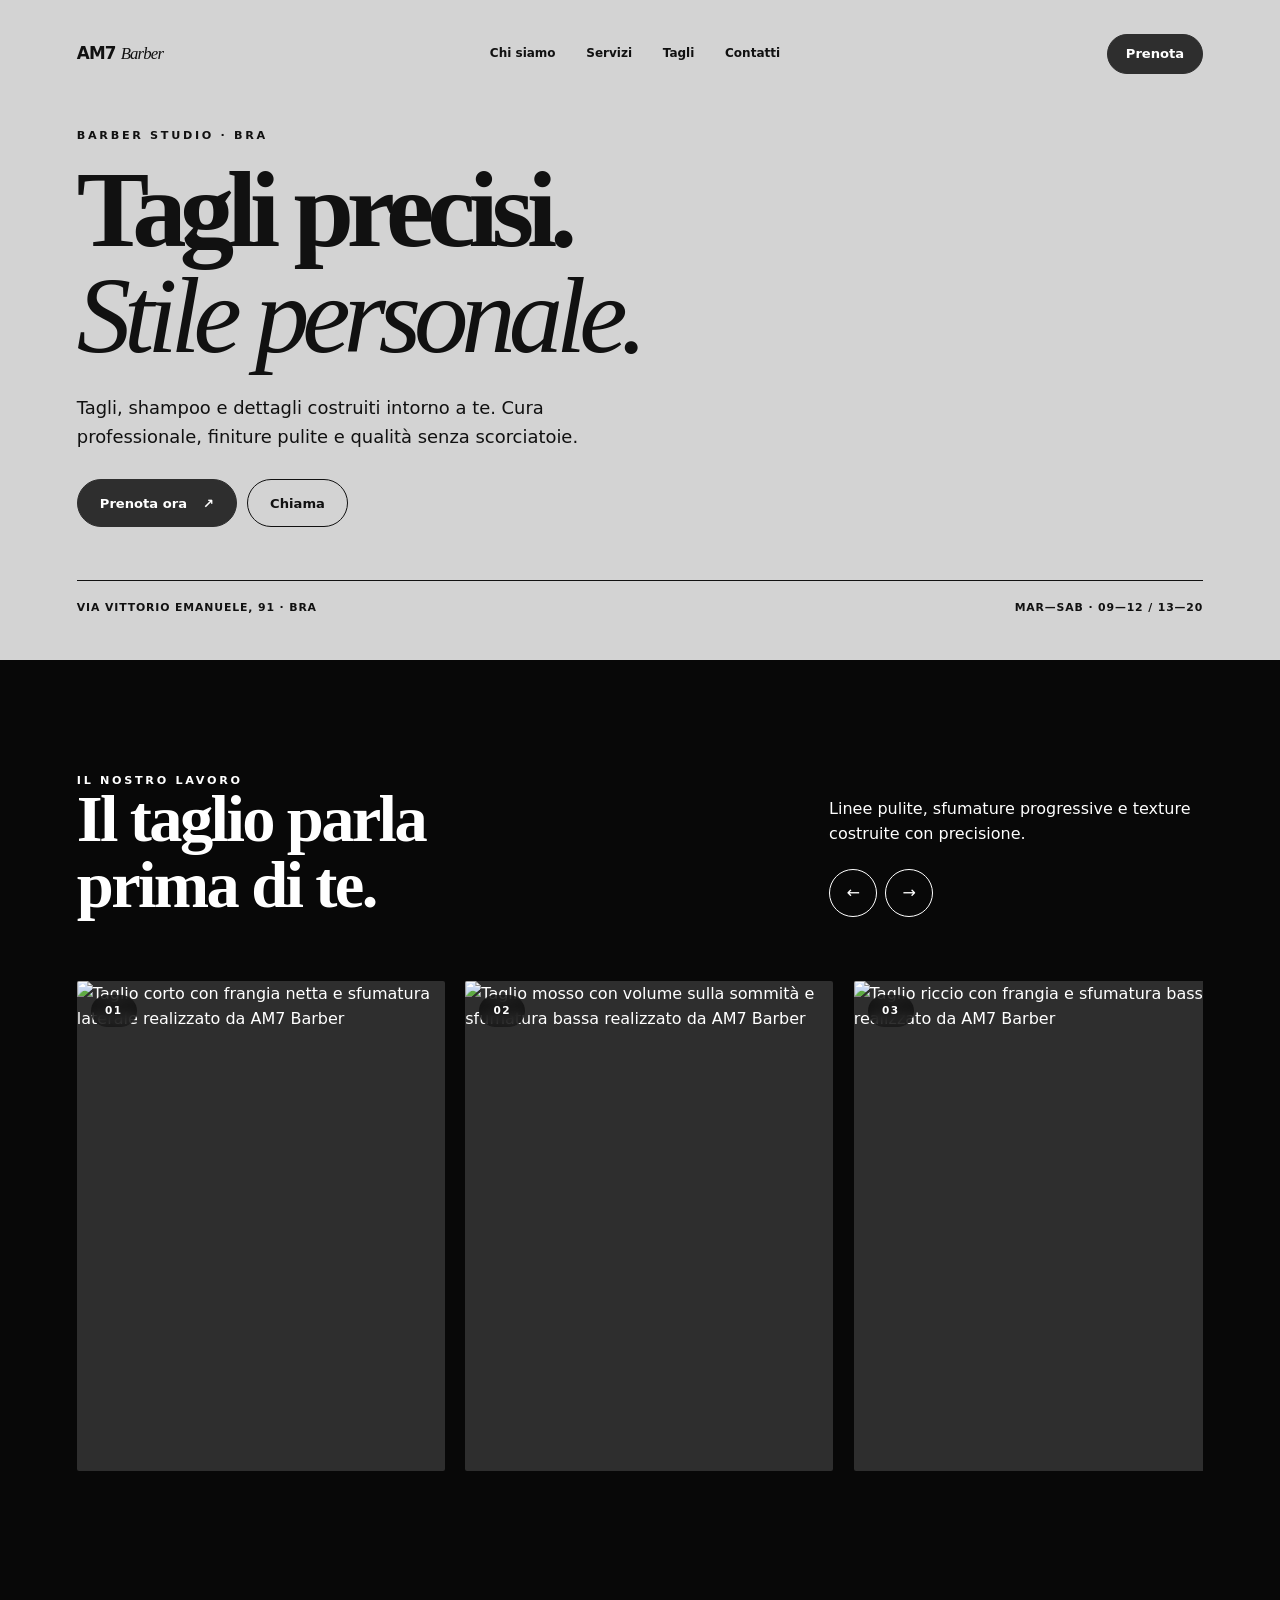
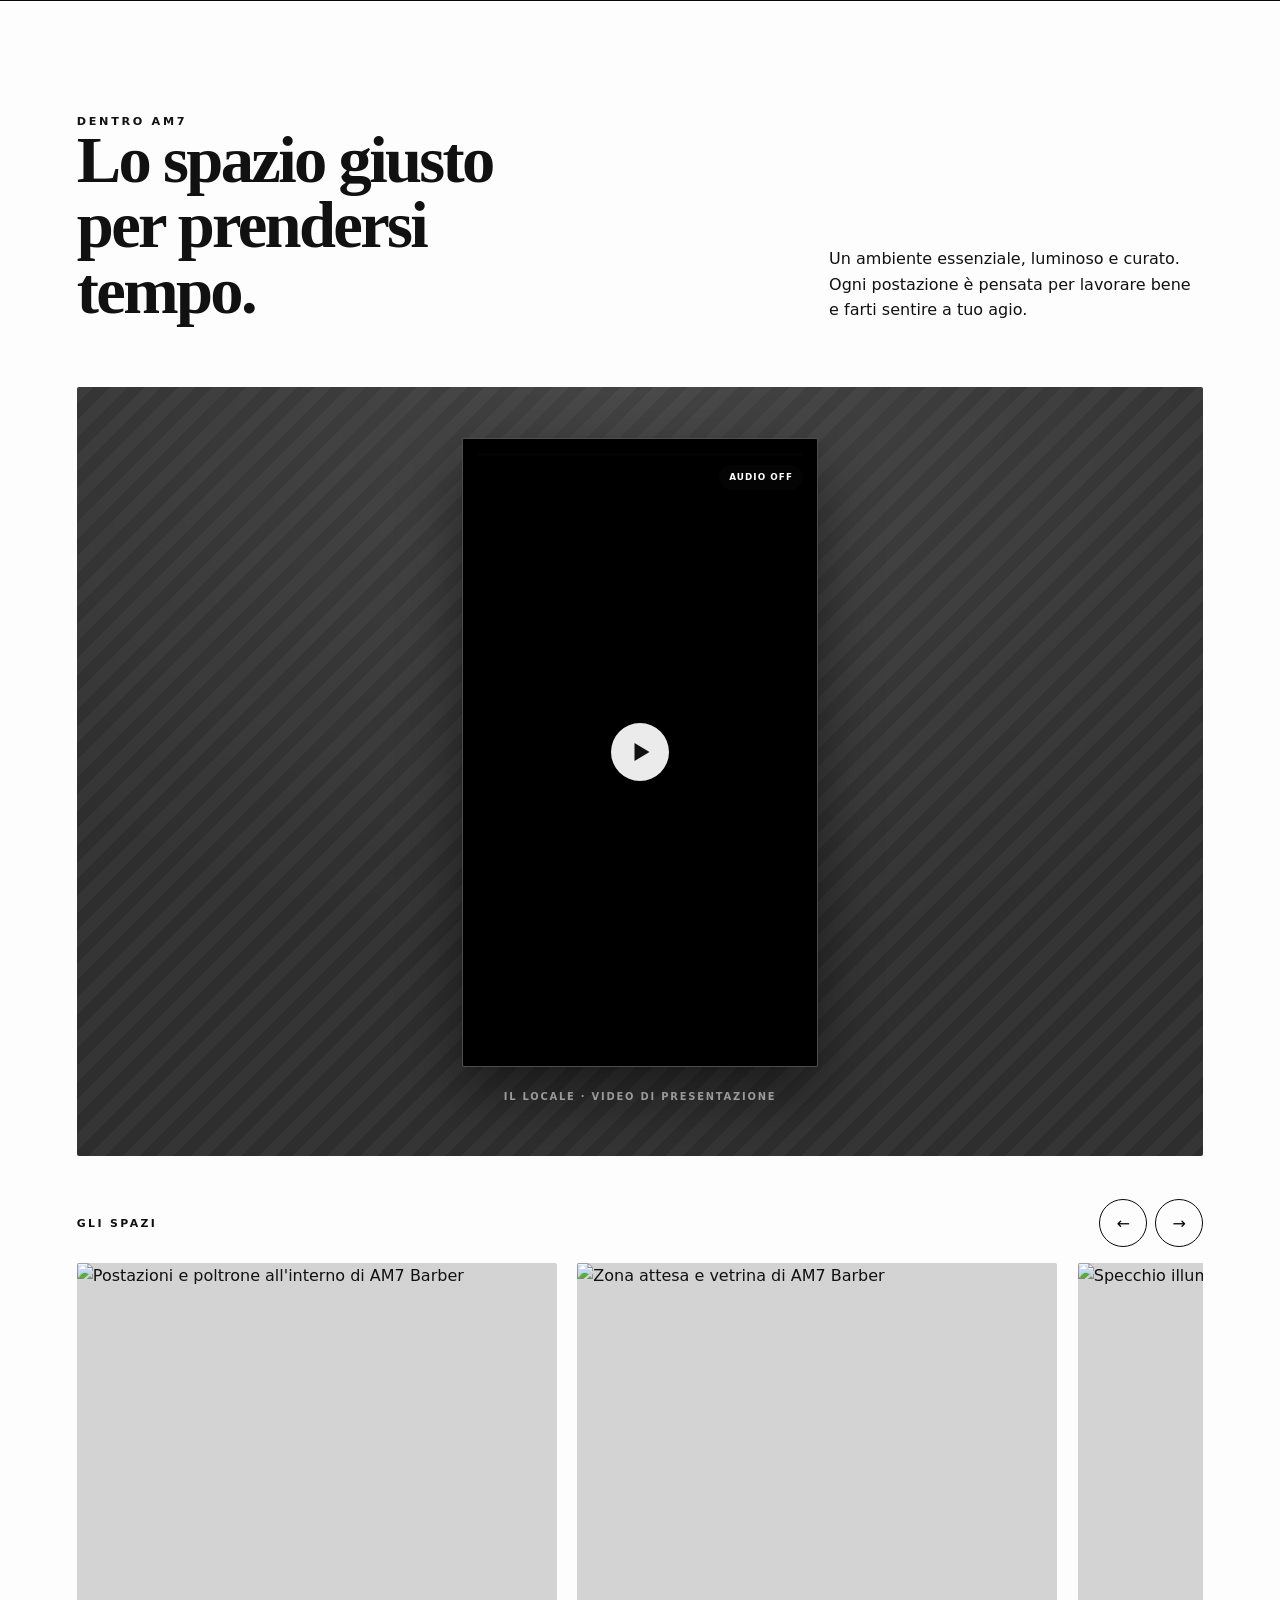
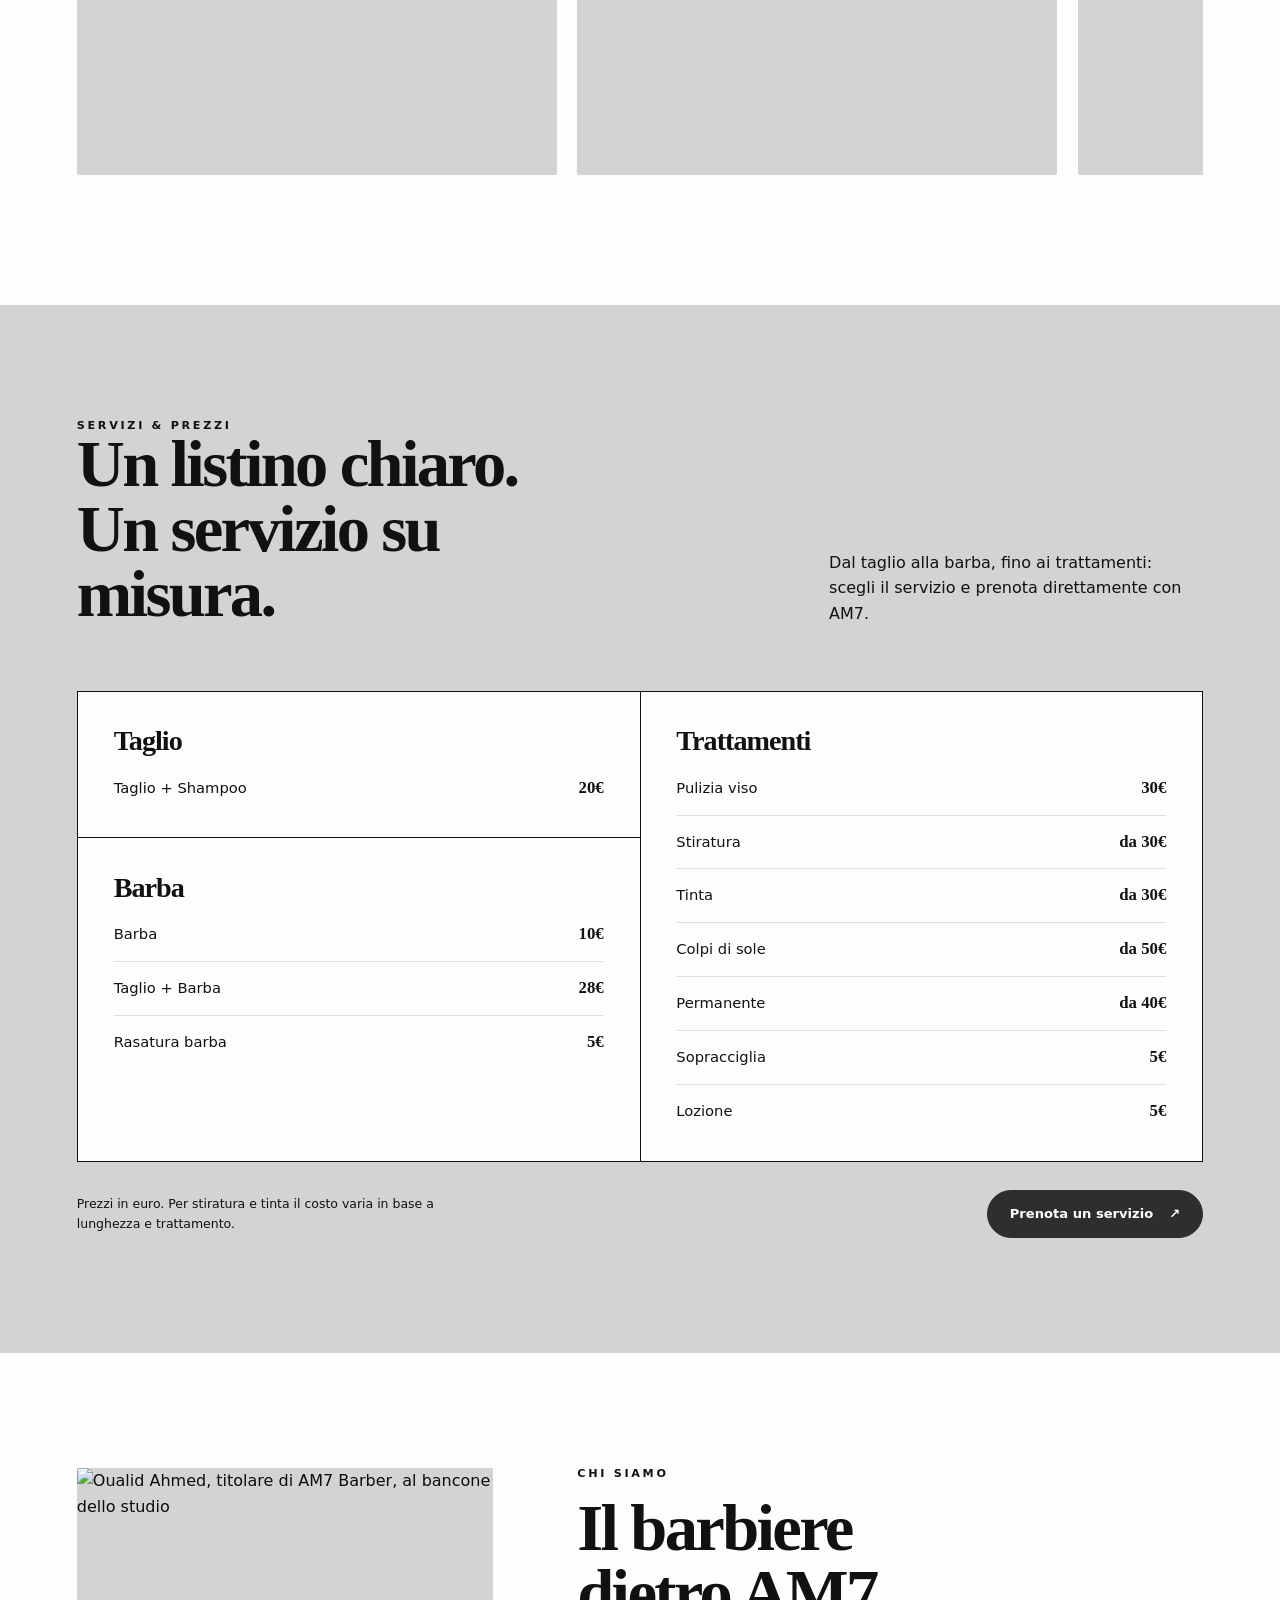
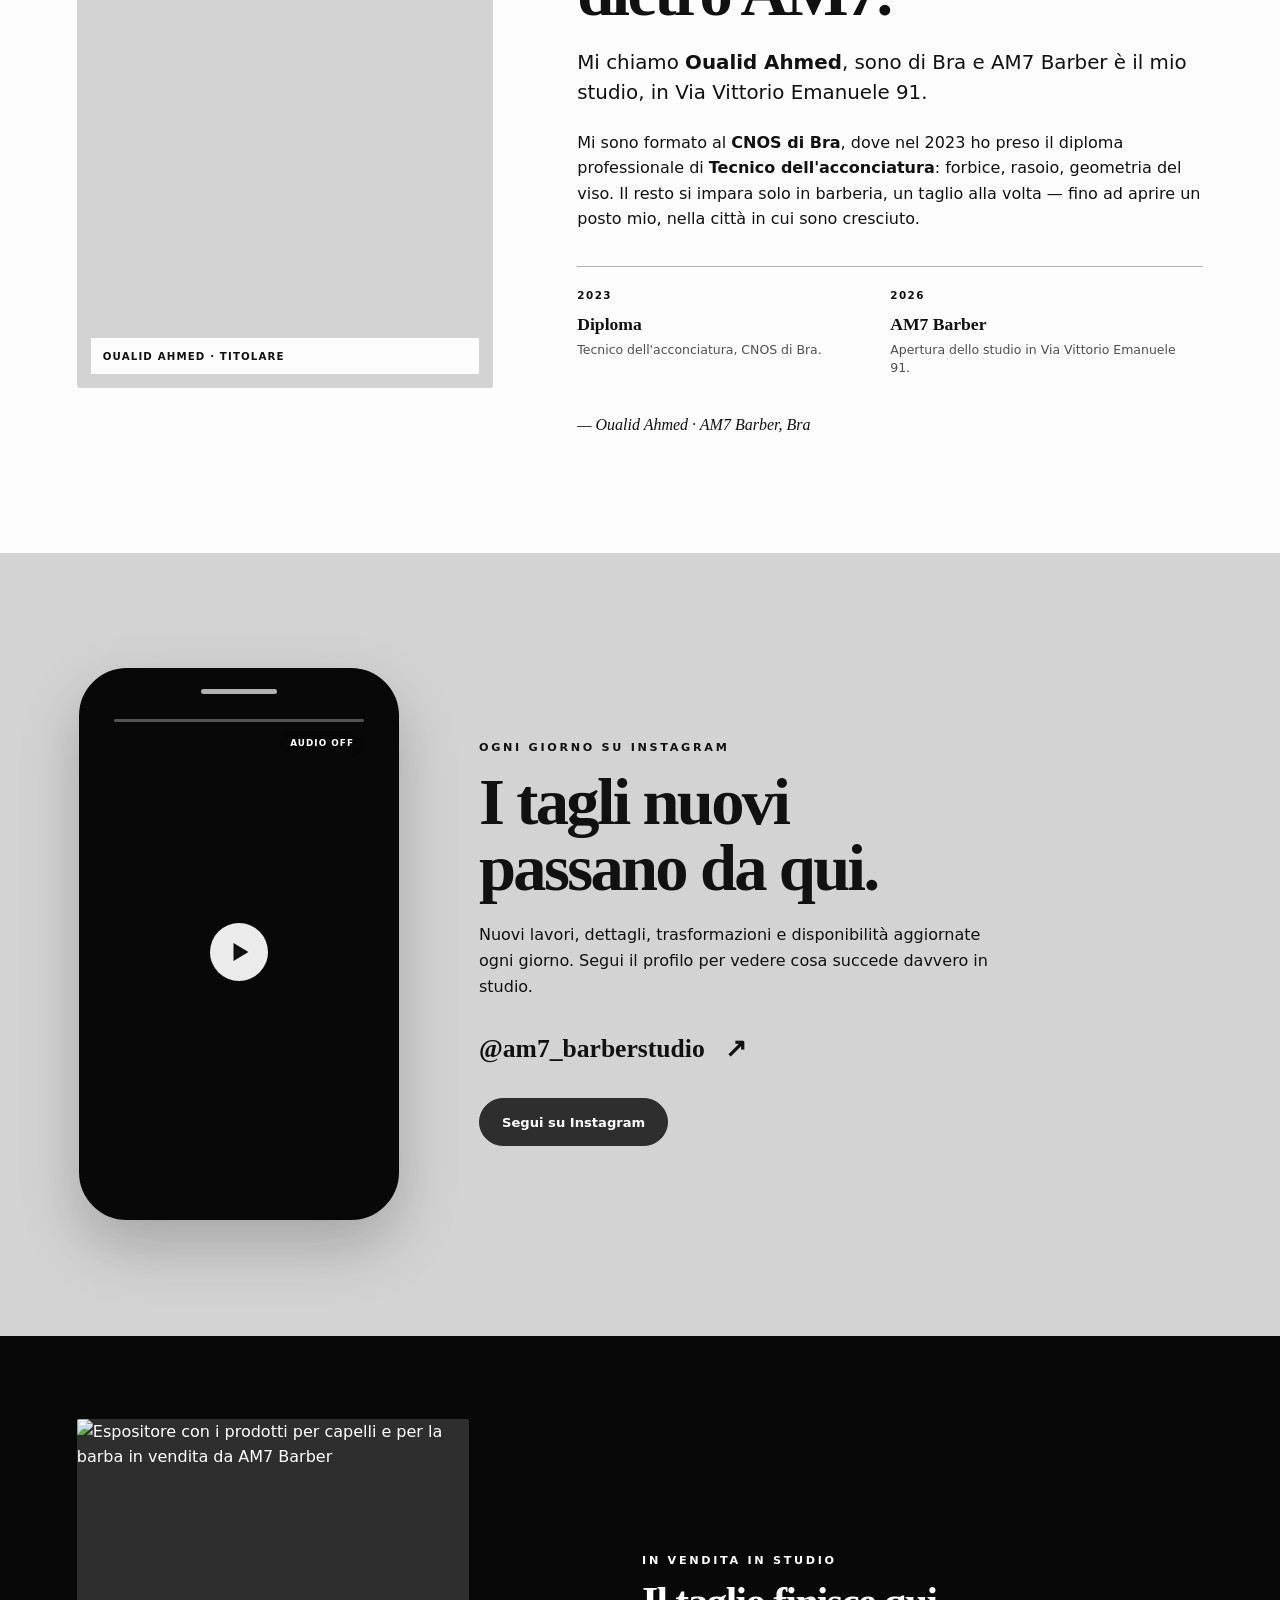
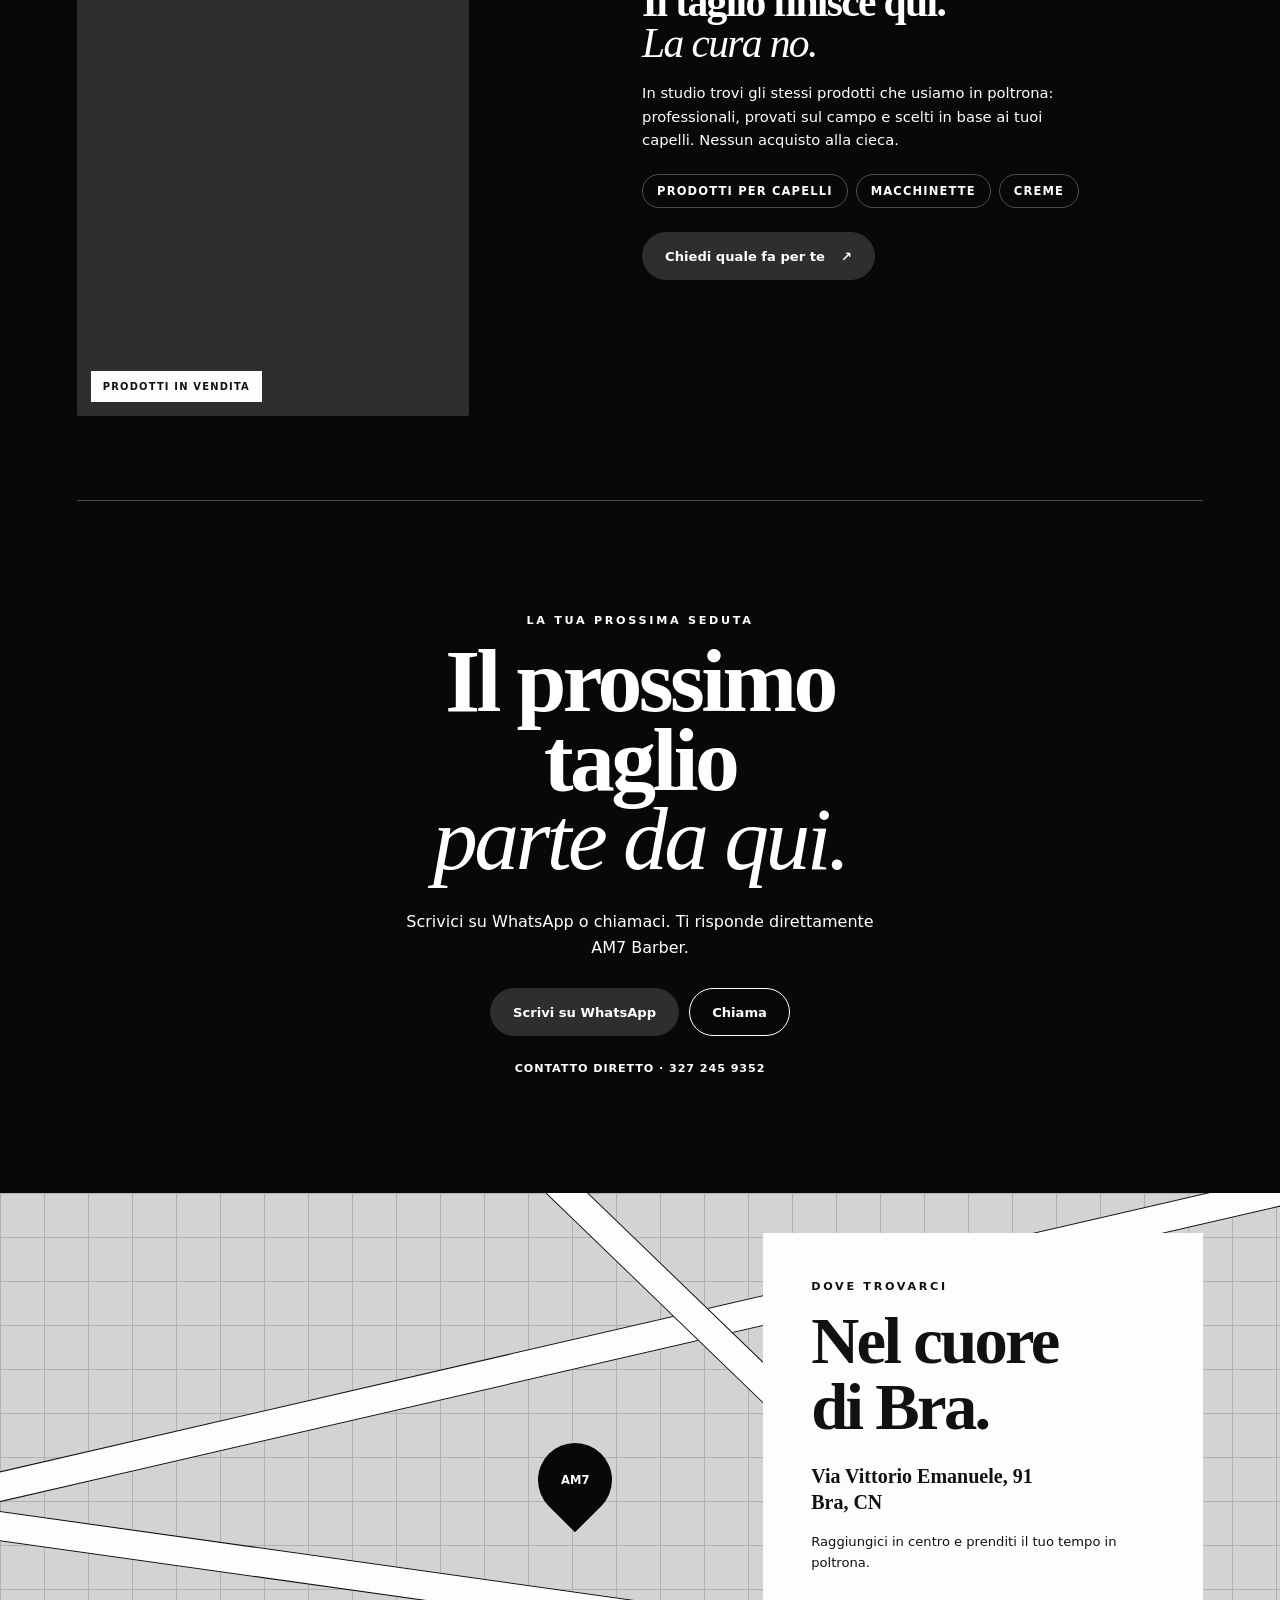
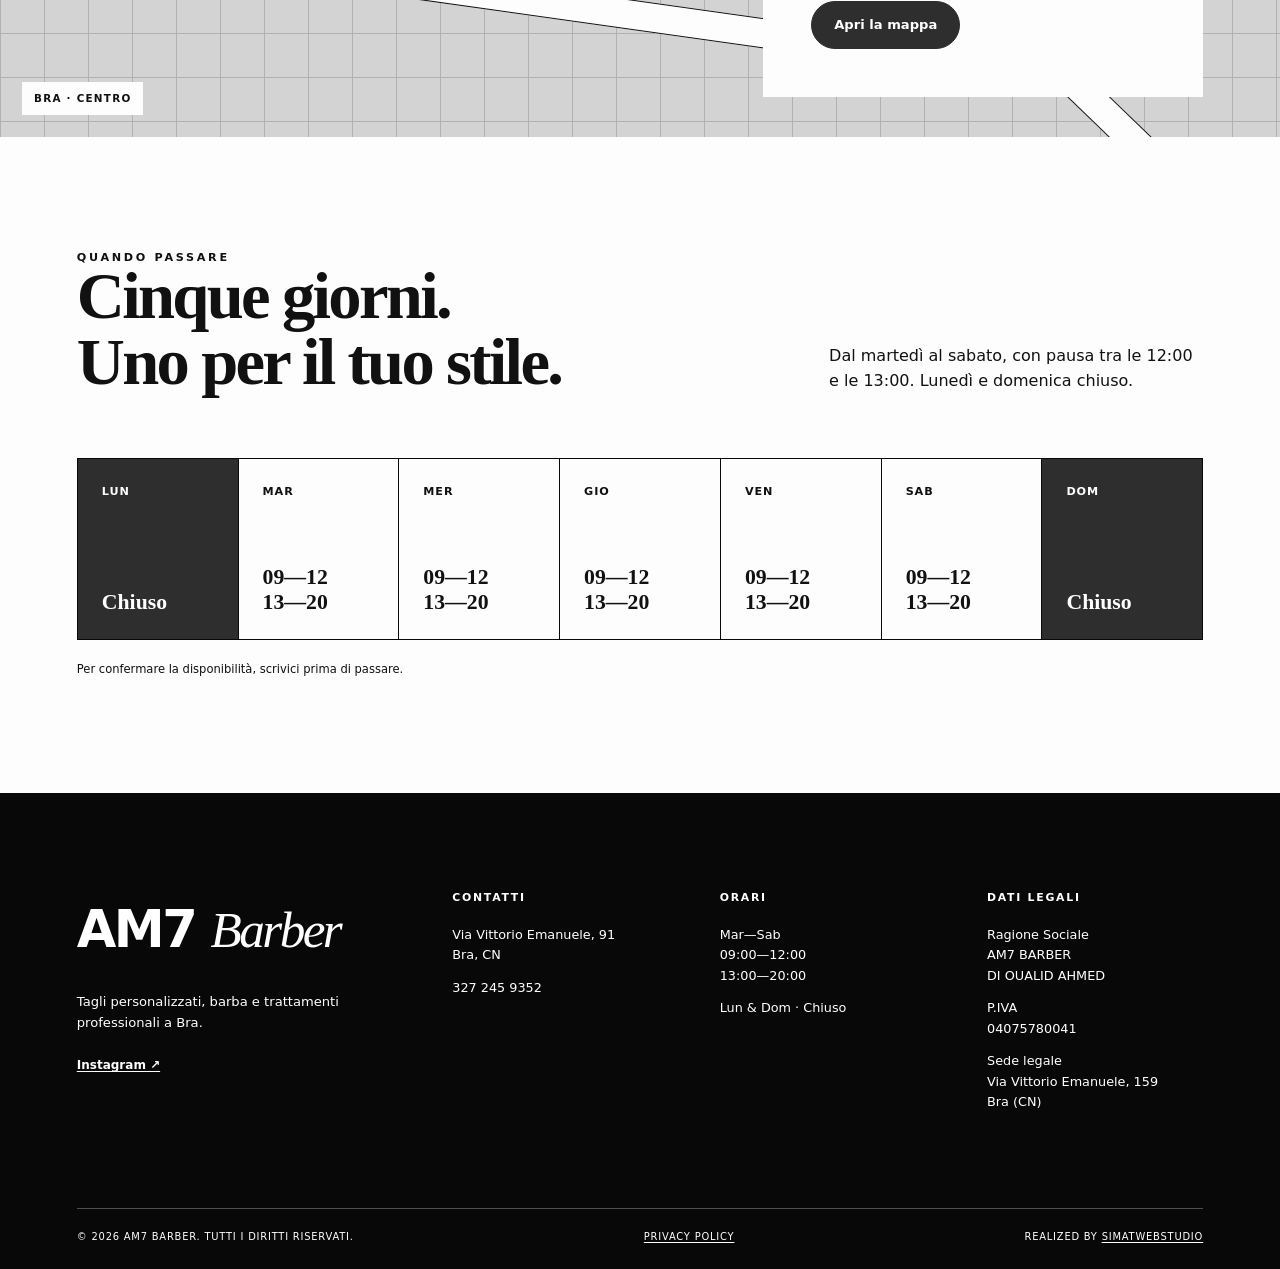
==== index.html @ 83ada904 "Modifiche" ====
<!DOCTYPE html>
<html lang="it">
<head>
  <meta charset="UTF-8">
  <meta name="viewport" content="width=device-width, initial-scale=1.0">
  <meta name="description" content="AM7 Barber a Bra: tagli personalizzati, barba, shampoo e trattamenti professionali in Via Vittorio Emanuele 91.">
  <meta name="theme-color" content="#080808">
  <title>AM7 Barber · Barberia a Bra</title>

  <!-- Indicizzazione e URL canonico -->
  <meta name="robots" content="index, follow, max-image-preview:large">
  <link rel="canonical" href="https://am7barberstudio.it/">

  <!-- Open Graph -->
  <meta property="og:type" content="website">
  <meta property="og:locale" content="it_IT">
  <meta property="og:site_name" content="AM7 Barber">
  <meta property="og:title" content="AM7 Barber · Barberia a Bra">
  <meta property="og:description" content="Tagli, barba, shampoo e trattamenti professionali a Bra, in Via Vittorio Emanuele 91. Prenota su WhatsApp o al 327 245 9352.">
  <meta property="og:url" content="https://am7barberstudio.it/">
  <meta property="og:image" content="https://am7barberstudio.it/assets/social-cover.jpg">
  <meta property="og:image:width" content="1200">
  <meta property="og:image:height" content="630">
  <meta property="og:image:alt" content="Marchio AM7 Barber">

  <!-- Twitter card -->
  <meta name="twitter:card" content="summary_large_image">
  <meta name="twitter:title" content="AM7 Barber · Barberia a Bra">
  <meta name="twitter:description" content="Tagli, barba, shampoo e trattamenti professionali a Bra, in Via Vittorio Emanuele 91. Prenota su WhatsApp o al 327 245 9352.">
  <meta name="twitter:image" content="https://am7barberstudio.it/assets/social-cover.jpg">
  <meta name="twitter:image:alt" content="Marchio AM7 Barber">

  <!-- Icone e manifest -->
  <link rel="icon" href="favicon.ico" sizes="any">
  <link rel="icon" type="image/png" href="assets/icons/favicon-48.png" sizes="48x48">
  <link rel="icon" type="image/png" href="assets/icons/favicon-32.png" sizes="32x32">
  <link rel="icon" type="image/png" href="assets/icons/favicon-16.png" sizes="16x16">
  <link rel="apple-touch-icon" href="assets/icons/apple-touch-icon.png" sizes="180x180">
  <link rel="manifest" href="manifest.json">

  <link rel="preload" href="assets/fonts/inter-latin.woff2" as="font" type="font/woff2" crossorigin>
  <link rel="preload" href="assets/fonts/fraunces-latin.woff2" as="font" type="font/woff2" crossorigin>
  <link rel="stylesheet" href="styles.css">
  <script src="script.js" defer></script>

  <script type="application/ld+json">
  {
    "@context": "https://schema.org",
    "@graph": [
      {
        "@type": "WebSite",
        "@id": "https://am7barberstudio.it/#website",
        "url": "https://am7barberstudio.it/",
        "name": "AM7 Barber",
        "inLanguage": "it-IT",
        "publisher": { "@id": "https://am7barberstudio.it/#business" }
      },
      {
        "@type": "HairSalon",
        "@id": "https://am7barberstudio.it/#business",
        "name": "AM7 Barber",
        "legalName": "AM7 BARBER DI OUALID AHMED",
        "vatID": "04075780041",
        "url": "https://am7barberstudio.it/",
        "description": "Barberia a Bra: tagli personalizzati, barba, shampoo e trattamenti professionali in Via Vittorio Emanuele 91.",
        "image": "https://am7barberstudio.it/assets/12-gallery-1787773040120-gallery1.jpg",
        "logo": "https://am7barberstudio.it/assets/icons/icon-512.png",
        "telephone": "+39 327 245 9352",
        "founder": { "@type": "Person", "name": "Oualid Ahmed" },
        "address": {
          "@type": "PostalAddress",
          "streetAddress": "Via Vittorio Emanuele, 91",
          "addressLocality": "Bra",
          "addressRegion": "CN",
          "postalCode": "12042",
          "addressCountry": "IT"
        },
        "areaServed": { "@type": "City", "name": "Bra" },
        "hasMap": "https://maps.app.goo.gl/hkakDoScmhcbtXvq9",
        "sameAs": ["https://www.instagram.com/am7_barberstudio/"],
        "openingHoursSpecification": [
          {
            "@type": "OpeningHoursSpecification",
            "dayOfWeek": ["Tuesday", "Wednesday", "Thursday", "Friday", "Saturday"],
            "opens": "09:00",
            "closes": "12:00"
          },
          {
            "@type": "OpeningHoursSpecification",
            "dayOfWeek": ["Tuesday", "Wednesday", "Thursday", "Friday", "Saturday"],
            "opens": "13:00",
            "closes": "20:00"
          }
        ],
        "hasOfferCatalog": {
          "@type": "OfferCatalog",
          "name": "Servizi AM7 Barber",
          "itemListElement": [
            { "@type": "Offer", "itemOffered": { "@type": "Service", "name": "Taglio + Shampoo" }, "price": "20", "priceCurrency": "EUR" },
            { "@type": "Offer", "itemOffered": { "@type": "Service", "name": "Barba" }, "price": "10", "priceCurrency": "EUR" },
            { "@type": "Offer", "itemOffered": { "@type": "Service", "name": "Taglio + Barba" }, "price": "28", "priceCurrency": "EUR" },
            { "@type": "Offer", "itemOffered": { "@type": "Service", "name": "Rasatura barba" }, "price": "5", "priceCurrency": "EUR" },
            { "@type": "Offer", "itemOffered": { "@type": "Service", "name": "Pulizia viso" }, "price": "30", "priceCurrency": "EUR" },
            { "@type": "Offer", "itemOffered": { "@type": "Service", "name": "Stiratura" }, "priceSpecification": { "@type": "PriceSpecification", "minPrice": "30", "priceCurrency": "EUR" } },
            { "@type": "Offer", "itemOffered": { "@type": "Service", "name": "Tinta" }, "priceSpecification": { "@type": "PriceSpecification", "minPrice": "30", "priceCurrency": "EUR" } },
            { "@type": "Offer", "itemOffered": { "@type": "Service", "name": "Colpi di sole" }, "price": "50", "priceCurrency": "EUR" },
            { "@type": "Offer", "itemOffered": { "@type": "Service", "name": "Permanente" }, "price": "40", "priceCurrency": "EUR" },
            { "@type": "Offer", "itemOffered": { "@type": "Service", "name": "Sopracciglia" }, "price": "5", "priceCurrency": "EUR" },
            { "@type": "Offer", "itemOffered": { "@type": "Service", "name": "Lozione" }, "price": "5", "priceCurrency": "EUR" }
          ]
        }
      }
    ]
  }
  </script>
</head>
<body>
  <a class="skip-link" href="#main-content">Vai al contenuto</a>

  <main id="main-content">
    <section class="bb-hero-minimal-centered hero" id="top" aria-labelledby="hero-title">
      <nav class="hero__nav" aria-label="Navigazione principale">
        <a class="hero__brand" href="#top" aria-label="AM7 Barber, torna all'inizio">AM7 <span>Barber</span></a>
        <a class="btn btn--compact" href="https://wa.me/393272459352?text=Ciao%20AM7%20Barber%2C%20vorrei%20prenotare." target="_blank" rel="noopener">Prenota</a>
        <div class="hero__links">
          <a href="#studio">Chi siamo</a>
          <a href="#servizi">Servizi</a>
          <a href="#gallery">Tagli</a>
          <a href="#contatti">Contatti</a>
        </div>
      </nav>

      <div class="hero__content">
        <p class="eyebrow">Barber studio · Bra</p>
        <h1 id="hero-title">Tagli precisi.<br><em>Stile personale.</em></h1>
        <p class="hero__body">Tagli, shampoo e dettagli costruiti intorno a te. Cura professionale, finiture pulite e qualità senza scorciatoie.</p>
        <div class="actions">
          <a class="btn" href="https://wa.me/393272459352?text=Ciao%20AM7%20Barber%2C%20vorrei%20prenotare." target="_blank" rel="noopener">Prenota ora <span aria-hidden="true">↗</span></a>
          <a class="btn btn--ghost" href="tel:+393272459352">Chiama</a>
        </div>
      </div>

      <div class="hero__meta" aria-label="Informazioni rapide">
        <span>Via Vittorio Emanuele, 91 · Bra</span>
        <span>Mar—Sab · 09—12 / 13—20</span>
      </div>
    </section>

    <section class="bb-gallery-carousel section section--dark" id="gallery" aria-labelledby="gallery-title" data-carousel>
      <header class="section__head">
        <div>
          <p class="eyebrow">Il nostro lavoro</p>
          <h2 id="gallery-title">Il taglio parla<br>prima di te.</h2>
        </div>
        <div class="gallery__intro">
          <p>Linee pulite, sfumature progressive e texture costruite con precisione.</p>
          <div class="gallery__controls" aria-label="Controlli galleria">
            <button type="button" data-prev aria-label="Taglio precedente">←</button>
            <button type="button" data-next aria-label="Taglio successivo">→</button>
          </div>
        </div>
      </header>

      <div class="gallery__viewport">
        <div class="gallery__track" tabindex="0" role="group" aria-label="Galleria tagli AM7 Barber">
          <article class="gallery-card">
            <img src="assets/Taglio1.jpg" width="800" height="1421" alt="Taglio corto con frangia netta e sfumatura laterale realizzato da AM7 Barber" loading="lazy" decoding="async">
            <span class="gallery-card__number" aria-hidden="true">01</span>
          </article>
          <article class="gallery-card">
            <img src="assets/Taglio2.jpg" width="800" height="1421" alt="Taglio mosso con volume sulla sommità e sfumatura bassa realizzato da AM7 Barber" loading="lazy" decoding="async">
            <span class="gallery-card__number" aria-hidden="true">02</span>
          </article>
          <article class="gallery-card">
            <img src="assets/Taglio3.jpg" width="800" height="1421" alt="Taglio riccio con frangia e sfumatura bassa realizzato da AM7 Barber" loading="lazy" decoding="async">
            <span class="gallery-card__number" aria-hidden="true">03</span>
          </article>
          <article class="gallery-card">
            <img src="assets/Taglio4.jpg" width="800" height="1066" alt="Taglio riccio corto con sfumatura media realizzato da AM7 Barber" loading="lazy" decoding="async">
            <span class="gallery-card__number" aria-hidden="true">04</span>
          </article>
          <article class="gallery-card">
            <img src="assets/Taglio5.jpg" width="800" height="1066" alt="Taglio lungo mosso con sfumatura leggera realizzato da AM7 Barber" loading="lazy" decoding="async">
            <span class="gallery-card__number" aria-hidden="true">05</span>
          </article>
          <article class="gallery-card">
            <img src="assets/Taglio6.jpg" width="800" height="1307" alt="Taglio con riga disegnata a rasoio e sfumatura alta realizzato da AM7 Barber" loading="lazy" decoding="async">
            <span class="gallery-card__number" aria-hidden="true">06</span>
          </article>
        </div>
      </div>
    </section>

    <section class="bb-shop-feature-hotspots section section--light" id="locale" aria-labelledby="shop-title">
      <header class="section__head">
        <div>
          <p class="eyebrow">Dentro AM7</p>
          <h2 id="shop-title">Lo spazio giusto<br>per prendersi tempo.</h2>
        </div>
        <p>Un ambiente essenziale, luminoso e curato. Ogni postazione è pensata per lavorare bene e farti sentire a tuo agio.</p>
      </header>

      <!-- Video di presentazione del locale: file verticale 9:16, montato
           al centro di una ribalta scura che ne incornicia i lati.
           Niente controlli nativi: parte da solo e muto quando la cornice
           entra in viewport (script.js, initShopVideo), l'audio e la pausa
           restano sui due tasti sovrapposti. -->
      <figure class="shop__video-stage">
        <div class="shop__video media-frame" data-shopvideo>
          <video
            class="shop__video-media"
            data-shopvideo-media
            src="assets/VideoPresentazione.mp4"
            poster="assets/VideoPresentazione-poster.jpg"
            width="480"
            height="848"
            muted
            playsinline
            webkit-playsinline
            preload="metadata"
            aria-label="Video di presentazione dello studio AM7 Barber"></video>
          <span class="shop__video-progress" aria-hidden="true"><i data-shopvideo-bar></i></span>
          <button class="shop__video-sound" type="button" data-shopvideo-sound aria-pressed="false">
            <span class="shop__video-sound-icon" aria-hidden="true"></span>
            <span class="sr-only">Attiva audio del video</span>
          </button>
          <button class="shop__video-toggle" type="button" data-shopvideo-toggle>
            <span class="shop__video-toggle-icon" aria-hidden="true"></span>
            <span class="sr-only" data-shopvideo-toggle-label>Riproduci il video</span>
          </button>
        </div>
        <figcaption class="shop__video-caption">Il locale · video di presentazione</figcaption>
      </figure>

      <div class="shop__slider" data-carousel>
        <div class="shop__slider-head">
          <p class="shop__slider-label">Gli spazi</p>
          <div class="gallery__controls gallery__controls--light" aria-label="Controlli immagini del locale">
            <button type="button" data-prev aria-label="Immagine precedente">&larr;</button>
            <button type="button" data-next aria-label="Immagine successiva">&rarr;</button>
          </div>
        </div>

        <div class="shop__viewport">
          <div class="shop__track" data-track tabindex="0" role="group" aria-label="Immagini del locale AM7 Barber">
            <figure class="shop-card media-frame">
              <img src="assets/12-gallery-1787773040120-gallery1.jpg" width="788" height="1400" alt="Postazioni e poltrone all'interno di AM7 Barber" loading="lazy" decoding="async">
            </figure>
            <figure class="shop-card media-frame">
              <img src="assets/13-gallery-1787773043901-gallery2.jpg" width="788" height="1400" alt="Zona attesa e vetrina di AM7 Barber" loading="lazy" decoding="async">
            </figure>
            <figure class="shop-card media-frame">
              <img src="assets/14-gallery-1787773047858-gallery3.jpg" width="788" height="1400" alt="Specchio illuminato e dettaglio degli arredi di AM7 Barber" loading="lazy" decoding="async">
            </figure>
          </div>
        </div>
      </div>
    </section>

    <section class="bb-services-icon-grid section section--grey" id="servizi" aria-labelledby="services-title">
      <header class="section__head">
        <div>
          <p class="eyebrow">Servizi &amp; prezzi</p>
          <h2 id="services-title">Un listino chiaro.<br>Un servizio su misura.</h2>
        </div>
        <p>Dal taglio alla barba, fino ai trattamenti: scegli il servizio e prenota direttamente con AM7.</p>
      </header>

      <div class="pricelist">
        <div class="pricelist__group pricelist__group--taglio">
          <h3>Taglio</h3>
          <dl>
            <div class="price-row"><dt>Taglio + Shampoo</dt><dd>20€</dd></div>
          </dl>
        </div>

        <div class="pricelist__group pricelist__group--barba">
          <h3>Barba</h3>
          <dl>
            <div class="price-row"><dt>Barba</dt><dd>10€</dd></div>
            <div class="price-row"><dt>Taglio + Barba</dt><dd>28€</dd></div>
            <div class="price-row"><dt>Rasatura barba</dt><dd>5€</dd></div>
          </dl>
        </div>

        <div class="pricelist__group pricelist__group--trattamenti">
          <h3>Trattamenti</h3>
          <dl>
            <div class="price-row"><dt>Pulizia viso</dt><dd>30€</dd></div>
            <div class="price-row"><dt>Stiratura</dt><dd>da 30€</dd></div>
            <div class="price-row"><dt>Tinta</dt><dd>da 30€</dd></div>
            <div class="price-row"><dt>Colpi di sole</dt><dd>da 50€</dd></div>
            <div class="price-row"><dt>Permanente</dt><dd>da 40€</dd></div>
            <div class="price-row"><dt>Sopracciglia</dt><dd>5€</dd></div>
            <div class="price-row"><dt>Lozione</dt><dd>5€</dd></div>
          </dl>
        </div>
      </div>

      <div class="pricelist__footer">
        <p>Prezzi in euro. Per stiratura e tinta il costo varia in base a lunghezza e trattamento.</p>
        <a class="btn" href="https://wa.me/393272459352?text=Ciao%20AM7%20Barber%2C%20vorrei%20prenotare." target="_blank" rel="noopener">Prenota un servizio <span aria-hidden="true">↗</span></a>
      </div>
    </section>

    <!--
      ============================================================
      SEZIONE "CHI SIAMO"
      ------------------------------------------------------------
      Formazione e diploma vengono dal certificato appeso in studio:
      "Tecnico dell'acconciatura", CNOS di Bra, 01/06/2023.
      Dallo stesso certificato NON sono stati riportati data di nascita
      completa, numero del certificato e codice di accreditamento
      regionale: dati personali che su una pagina pubblica non servono.
      Apertura dello studio: 2026, dato fornito dal titolare.
      ============================================================
    -->
    <section class="bw-about-craft section section--light" id="studio" aria-labelledby="about-title">
      <figure class="bw-about-craft__media media-frame">
        <img src="assets/Proprietario.jpeg" width="860" height="1147" alt="Oualid Ahmed, titolare di AM7 Barber, al bancone dello studio" loading="lazy" decoding="async">
        <figcaption>Oualid Ahmed · titolare</figcaption>
      </figure>

      <div class="bw-about-craft__copy">
        <p class="eyebrow">Chi siamo</p>
        <h2 id="about-title">Il barbiere<br>dietro AM7.</h2>
        <p class="about__lead">Mi chiamo <b>Oualid Ahmed</b>, sono di Bra e AM7 Barber è il mio studio, in Via Vittorio Emanuele 91.</p>
        <p>Mi sono formato al <b>CNOS di Bra</b>, dove nel 2023 ho preso il diploma professionale di <b>Tecnico dell'acconciatura</b>: forbice, rasoio, geometria del viso. Il resto si impara solo in barberia, un taglio alla volta — fino ad aprire un posto mio, nella città in cui sono cresciuto.</p>

        <ol class="about__timeline" aria-label="Le tappe di AM7 Barber">
          <li>
            <span class="about__year">2023</span>
            <strong>Diploma</strong>
            <p>Tecnico dell'acconciatura, CNOS di Bra.</p>
          </li>
          <li>
            <span class="about__year">2026</span>
            <strong>AM7 Barber</strong>
            <p>Apertura dello studio in Via Vittorio Emanuele 91.</p>
          </li>
        </ol>

        <p class="signature">— Oualid Ahmed · AM7 Barber, Bra</p>
      </div>
    </section>

    <section class="bb-social-phone-mockup section section--grey" id="social" aria-labelledby="social-title" data-reel>
      <div class="bb-social-phone-mockup__phone">
        <span class="phone__speaker" aria-hidden="true"></span>
        <div class="phone__screen">
          <div class="reel" data-reel-stage>
            <div class="reel__slide reel__slide--video">
              <video
                data-reel-video
                src="assets/VideoTelefono.mp4"
                muted
                playsinline
                webkit-playsinline
                preload="metadata"
                aria-label="Video di un taglio realizzato in studio da AM7 Barber"></video>
              <span class="reel__progress" aria-hidden="true"><i data-reel-bar></i></span>
              <button class="reel__sound" type="button" data-reel-sound aria-pressed="false">
                <span class="reel__sound-icon" aria-hidden="true"></span>
                <span class="sr-only">Attiva audio del video</span>
              </button>
              <button class="reel__toggle" type="button" data-reel-toggle>
                <span class="reel__toggle-icon" aria-hidden="true"></span>
                <span class="sr-only" data-reel-toggle-label>Riproduci il video</span>
              </button>
            </div>
            <div class="reel__slide reel__slide--logo">
              <img src="assets/logo-mark.png" width="1178" height="435" alt="Logo AM7 Barber" loading="lazy" decoding="async">
              <span class="reel__handle">@am7_barberstudio</span>
              <button class="reel__replay" type="button" data-reel-replay>Rivedi il video</button>
            </div>
          </div>
        </div>
      </div>

      <div class="bb-social-phone-mockup__copy">
        <p class="eyebrow">Ogni giorno su Instagram</p>
        <h2 id="social-title">I tagli nuovi<br>passano da qui.</h2>
        <p>Nuovi lavori, dettagli, trasformazioni e disponibilità aggiornate ogni giorno. Segui il profilo per vedere cosa succede davvero in studio.</p>
        <a class="social__handle" href="https://www.instagram.com/am7_barberstudio/" target="_blank" rel="noopener" aria-label="Apri il profilo Instagram di AM7 Barber">@am7_barberstudio <span aria-hidden="true">↗</span></a>
        <div class="actions"><a class="btn" href="https://www.instagram.com/am7_barberstudio/" target="_blank" rel="noopener">Segui su Instagram</a></div>
      </div>
    </section>

    <section class="bb-products-promo section section--dark" id="prodotti" aria-labelledby="products-title">
      <figure class="products__media media-frame">
        <img src="assets/Prodotti.jpeg" width="800" height="1220" alt="Espositore con i prodotti per capelli e per la barba in vendita da AM7 Barber" loading="lazy" decoding="async">
        <figcaption>Prodotti in vendita</figcaption>
      </figure>

      <div class="products__copy">
        <p class="eyebrow">In vendita in studio</p>
        <h2 id="products-title">Il taglio finisce qui.<br><em>La cura no.</em></h2>
        <p>In studio trovi gli stessi prodotti che usiamo in poltrona: professionali, provati sul campo e scelti in base ai tuoi capelli. Nessun acquisto alla cieca.</p>
        <ul class="products__list">
          <li>Prodotti per capelli</li>
          <li>Macchinette</li>
          <li>Creme</li>
        </ul>
        <div class="actions">
          <a class="btn" href="https://wa.me/393272459352?text=Ciao%20AM7%20Barber%2C%20vorrei%20informazioni%20sui%20prodotti%20in%20vendita." target="_blank" rel="noopener">Chiedi quale fa per te <span aria-hidden="true">↗</span></a>
        </div>
      </div>
    </section>

    <section class="bb-booking-cta-band section section--dark booking" id="prenota" aria-labelledby="booking-title">
      <p class="eyebrow">La tua prossima seduta</p>
      <h2 id="booking-title">Il prossimo taglio<br><em>parte da qui.</em></h2>
      <p>Scrivici su WhatsApp o chiamaci. Ti risponde direttamente AM7 Barber.</p>
      <div class="actions actions--center">
        <a class="btn" href="https://wa.me/393272459352?text=Ciao%20AM7%20Barber%2C%20vorrei%20prenotare." target="_blank" rel="noopener">Scrivi su WhatsApp</a>
        <a class="btn btn--ghost" href="tel:+393272459352">Chiama</a>
      </div>
      <p class="booking__proof">Contatto diretto · 327 245 9352</p>
    </section>

    <section class="bb-location-card-overlay location" id="contatti" aria-labelledby="location-title">
      <a class="location__map" href="https://maps.app.goo.gl/hkakDoScmhcbtXvq9" target="_blank" rel="noopener" aria-label="Apri AM7 Barber su Google Maps">
        <span class="map__street map__street--one"></span>
        <span class="map__street map__street--two"></span>
        <span class="map__street map__street--three"></span>
        <span class="map__pin" aria-hidden="true"><span>AM7</span></span>
        <span class="map__label">Bra · centro</span>
      </a>
      <article class="location__card">
        <p class="eyebrow">Dove trovarci</p>
        <h2 id="location-title">Nel cuore<br>di Bra.</h2>
        <address>Via Vittorio Emanuele, 91<br>Bra, CN</address>
        <p>Raggiungici in centro e prenditi il tuo tempo in poltrona.</p>
        <div class="actions"><a class="btn" href="https://maps.app.goo.gl/hkakDoScmhcbtXvq9" target="_blank" rel="noopener">Apri la mappa</a></div>
      </article>
    </section>

    <section class="bb-hours-cards section section--light" id="orari" aria-labelledby="hours-title">
      <header class="section__head hours__head">
        <div>
          <p class="eyebrow">Quando passare</p>
          <h2 id="hours-title">Cinque giorni.<br>Uno per il tuo stile.</h2>
        </div>
        <p>Dal martedì al sabato, con pausa tra le 12:00 e le 13:00. Lunedì e domenica chiuso.</p>
      </header>
      <div class="bb-hours-cards__hour-cards">
        <article class="is-closed"><span>Lun</span><strong>Chiuso</strong></article>
        <article><span>Mar</span><strong>09—12<br>13—20</strong></article>
        <article><span>Mer</span><strong>09—12<br>13—20</strong></article>
        <article><span>Gio</span><strong>09—12<br>13—20</strong></article>
        <article><span>Ven</span><strong>09—12<br>13—20</strong></article>
        <article><span>Sab</span><strong>09—12<br>13—20</strong></article>
        <article class="is-closed"><span>Dom</span><strong>Chiuso</strong></article>
      </div>
      <p class="hours__note">Per confermare la disponibilità, scrivici prima di passare.</p>
    </section>
  </main>

  <footer class="fh-ft-cl" aria-label="Piè di pagina">
    <div class="fh-ft-cl__grid">
      <div class="fh-ft-cl__brand">
        <a href="#top">AM7 <span>Barber</span></a>
        <p>Tagli personalizzati, barba e trattamenti professionali a Bra.</p>
        <a class="footer__social" href="https://www.instagram.com/am7_barberstudio/" target="_blank" rel="noopener">Instagram ↗</a>
      </div>
      <div class="fh-ft-cl__col">
        <h3>Contatti</h3>
        <address>Via Vittorio Emanuele, 91<br>Bra, CN</address>
        <a href="tel:+393272459352">327 245 9352</a>
      </div>
      <div class="fh-ft-cl__col">
        <h3>Orari</h3>
        <p>Mar—Sab<br>09:00—12:00<br>13:00—20:00</p>
        <p>Lun &amp; Dom · Chiuso</p>
      </div>
      <div class="fh-ft-cl__col">
        <h3>Dati legali</h3>
        <p>Ragione Sociale<br>AM7 BARBER<br>DI OUALID AHMED</p>
        <p>P.IVA<br>04075780041</p>
        <p>Sede legale<br>Via Vittorio Emanuele, 159<br>Bra (CN)</p>
      </div>
    </div>
    <div class="fh-ft-cl__legal">
      <span>© <span data-year>2026</span> AM7 BARBER. Tutti i diritti riservati.</span>
      <a href="legal/privacy.html">Privacy Policy</a>
      <span>realized by <a href="https://www.instagram.com/simatwebstudio" target="_blank" rel="noopener noreferrer">Simatwebstudio</a></span>
    </div>
  </footer>
</body>
</html>
---- styles.css ----
/* ==========================================================================
   FONT SELF-HOSTED
   --------------------------------------------------------------------------
   Fraunces v38 · Inter v20 — woff2 variabili, asse wght 100–900, solo tondo.
   Origine: fonts.gstatic.com (vedi assets/fonts/README.md per rigenerarli).
   Licenze: SIL Open Font License 1.1 — assets/fonts/OFL-Fraunces.txt,
            assets/fonts/OFL-Inter.txt.
   Un solo file per famiglia copre tutti i pesi. Il subset latin-ext viene
   scaricato dal browser solo se in pagina compare un carattere di quel
   range: per l'italiano basta latin.
   ========================================================================== */

@font-face {
  font-family: 'Fraunces';
  font-style: normal;
  font-weight: 100 900;
  font-display: swap;
  src: url('assets/fonts/fraunces-latin.woff2') format('woff2');
  unicode-range: U+0000-00FF, U+0131, U+0152-0153, U+02BB-02BC, U+02C6, U+02DA, U+02DC, U+0304, U+0308, U+0329, U+2000-206F, U+20AC, U+2122, U+2191, U+2193, U+2212, U+2215, U+FEFF, U+FFFD;
}

@font-face {
  font-family: 'Fraunces';
  font-style: normal;
  font-weight: 100 900;
  font-display: swap;
  src: url('assets/fonts/fraunces-latin-ext.woff2') format('woff2');
  unicode-range: U+0100-02BA, U+02BD-02C5, U+02C7-02CC, U+02CE-02D7, U+02DD-02FF, U+0304, U+0308, U+0329, U+1D00-1DBF, U+1E00-1E9F, U+1EF2-1EFF, U+2020, U+20A0-20AB, U+20AD-20C0, U+2113, U+2C60-2C7F, U+A720-A7FF;
}

@font-face {
  font-family: 'Inter';
  font-style: normal;
  font-weight: 100 900;
  font-display: swap;
  src: url('assets/fonts/inter-latin.woff2') format('woff2');
  unicode-range: U+0000-00FF, U+0131, U+0152-0153, U+02BB-02BC, U+02C6, U+02DA, U+02DC, U+0304, U+0308, U+0329, U+2000-206F, U+20AC, U+2122, U+2191, U+2193, U+2212, U+2215, U+FEFF, U+FFFD;
}

@font-face {
  font-family: 'Inter';
  font-style: normal;
  font-weight: 100 900;
  font-display: swap;
  src: url('assets/fonts/inter-latin-ext.woff2') format('woff2');
  unicode-range: U+0100-02BA, U+02BD-02C5, U+02C7-02CC, U+02CE-02D7, U+02DD-02FF, U+0304, U+0308, U+0329, U+1D00-1DBF, U+1E00-1E9F, U+1EF2-1EFF, U+2020, U+20A0-20AB, U+20AD-20C0, U+2113, U+2C60-2C7F, U+A720-A7FF;
}

:root {
  --paper: #fdfdfd;
  --ink: #080808;
  --soft: #d3d3d3;
  --mid: #b1b1b1;
  --charcoal: #2e2e2e;
  --slate: #4f4f4f;
  --font-display: 'Fraunces', Georgia, 'Times New Roman', serif;
  --font-body: 'Inter', system-ui, -apple-system, 'Segoe UI', Roboto, sans-serif;
  --page-pad: clamp(20px, 6vw, 92px);
  --section-space: clamp(72px, 9vw, 128px);
  --content-max: 1366px;
  --radius: 2px;
  --ease: cubic-bezier(.22, .7, .25, 1);
}

*,
*::before,
*::after {
  box-sizing: border-box;
}

html {
  scroll-behavior: smooth;
}

body {
  margin: 0;
  overflow-x: hidden;
  background: var(--paper);
  color: #111111;
  font-family: var(--font-body);
  font-size: 16px;
  line-height: 1.6;
  text-rendering: optimizeLegibility;
}

main,
section,
footer,
nav,
div,
article,
figure {
  min-width: 0;
  min-height: 0;
}

img {
  display: block;
  width: 100%;
  max-width: 100%;
  height: auto;
}

a {
  color: inherit;
  text-underline-offset: .2em;
}

button,
a {
  -webkit-tap-highlight-color: transparent;
}

button,
input,
select,
textarea {
  font: inherit;
}

:focus-visible {
  outline: 3px solid currentColor;
  outline-offset: 4px;
}

.sr-only {
  position: absolute;
  overflow: hidden;
  width: 1px;
  height: 1px;
  padding: 0;
  border: 0;
  margin: -1px;
  clip-path: inset(50%);
  white-space: nowrap;
}

.skip-link {
  position: fixed;
  z-index: 100;
  top: 12px;
  left: 12px;
  padding: 10px 14px;
  transform: translateY(-160%);
  background: var(--paper);
  color: #111111;
  font-weight: 600;
}

.skip-link:focus {
  transform: translateY(0);
}

h1,
h2,
h3,
p,
figure {
  margin-top: 0;
}

h1,
h2,
h3 {
  font-family: var(--font-display);
  font-weight: 600;
}

h2 {
  max-width: 15ch;
  margin-bottom: .34em;
  font-size: clamp(2.5rem, 5.2vw, 4.8rem);
  line-height: .98;
  letter-spacing: -.04em;
  text-wrap: balance;
}

h2 em,
h1 em {
  font-weight: 400;
}

/* Full-bleed background, contenuto sempre centrato entro --content-max */
.section {
  position: relative;
  width: 100%;
  padding-block: var(--section-space);
  padding-inline: max(var(--page-pad), calc((100% - var(--content-max)) / 2));
}

.section--light {
  background: var(--paper);
  color: #111111;
}

.section--grey {
  background: var(--soft);
  color: #111111;
}

.section--dark {
  background: var(--ink);
  color: #ffffff;
}

/* Due sezioni scure consecutive si fondono in un unico blocco nero: una
   sottile riga di stacco, larga quanto la colonna di contenuto, le separa.
   Stessa filatura usata da .hero__meta e dal footer. */
.section--dark + .section--dark::before {
  content: '';
  position: absolute;
  top: 0;
  right: max(var(--page-pad), calc((100% - var(--content-max)) / 2));
  left: max(var(--page-pad), calc((100% - var(--content-max)) / 2));
  height: 1px;
  background: var(--slate);
}

.eyebrow {
  margin-bottom: 16px;
  font-size: .7rem;
  font-weight: 600;
  line-height: 1;
  letter-spacing: .24em;
  text-transform: uppercase;
}

.section__head {
  display: grid;
  grid-template-columns: minmax(0, 1.3fr) minmax(260px, .7fr);
  gap: clamp(24px, 4.5vw, 72px);
  align-items: end;
  margin-bottom: clamp(38px, 5vw, 64px);
}

.section__head h2,
.section__head p {
  margin-bottom: 0;
}

.section__head > p,
.section__head > div > p:last-child,
.gallery__intro > p {
  max-width: 42ch;
}

.actions {
  display: flex;
  flex-wrap: wrap;
  gap: 10px;
  align-items: center;
  margin-top: 28px;
}

.actions--center {
  justify-content: center;
}

.btn {
  display: inline-flex;
  min-height: 48px;
  max-width: 100%;
  align-items: center;
  justify-content: center;
  gap: 16px;
  padding: 13px 22px;
  border: 1px solid var(--charcoal);
  border-radius: 999px;
  background: var(--charcoal);
  color: #ffffff;
  font-size: .82rem;
  font-weight: 600;
  line-height: 1;
  text-align: center;
  text-decoration: none;
  white-space: nowrap;
  transition: transform .2s var(--ease), background-color .2s var(--ease);
}

.btn:hover {
  transform: translateY(-2px);
  background: var(--slate);
}

.btn--ghost {
  border-color: currentColor;
  background: transparent;
  color: inherit;
}

.btn--ghost:hover {
  background: transparent;
}

.btn--compact {
  min-height: 40px;
  padding: 10px 18px;
}

.media-frame {
  position: relative;
  overflow: hidden;
  border-radius: var(--radius);
  background: var(--soft);
}

.media-frame img {
  width: 100%;
  height: 100%;
  object-fit: cover;
}

/* 1 · Hero Minimal Centered */
.bb-hero-minimal-centered {
  position: relative;
  isolation: isolate;
  display: flex;
  min-height: clamp(520px, 52vw, 620px);
  max-height: 660px;
  flex-direction: column;
  overflow: hidden;
  padding: clamp(18px, 3vw, 34px) var(--page-pad) clamp(24px, 4vw, 44px);
  background: var(--soft);
  color: #111111;
}

.bb-hero-minimal-centered::before {
  position: absolute;
  z-index: -1;
  top: 50%;
  left: 50%;
  width: min(82%, 940px);
  aspect-ratio: 1178 / 435;
  transform: translate(-50%, -50%);
  background: url('assets/logo-mark.png') center / contain no-repeat;
  content: '';
  opacity: .16;
}

.hero__nav,
.hero__content,
.hero__meta {
  width: min(100%, var(--content-max));
  margin-right: auto;
  margin-left: auto;
}

.hero__nav {
  display: grid;
  grid-template-columns: auto 1fr auto;
  gap: 20px 28px;
  align-items: center;
}

.hero__brand,
.fh-ft-cl__brand > a:not(.footer__social) {
  width: max-content;
  font-size: 1.05rem;
  font-weight: 600;
  letter-spacing: -.05em;
  text-decoration: none;
}

.hero__brand span,
.fh-ft-cl__brand > a:not(.footer__social) span {
  font-family: var(--font-display);
  font-style: italic;
  font-weight: 400;
}

.hero__links {
  display: flex;
  justify-content: center;
  gap: clamp(16px, 2.4vw, 36px);
}

.hero__links a {
  font-size: .75rem;
  font-weight: 600;
  text-decoration: none;
}

.hero__nav > .btn {
  grid-column: 3;
  grid-row: 1;
  justify-self: end;
}

.hero__content {
  margin-top: auto;
  margin-bottom: auto;
  padding-block: clamp(28px, 5vw, 56px);
}

.hero__content h1 {
  max-width: 11ch;
  margin-bottom: 24px;
  font-size: clamp(3.35rem, 8.5vw, 7.6rem);
  line-height: .98;
  letter-spacing: -.065em;
}

.hero__body {
  max-width: 52ch;
  margin-bottom: 0;
  font-size: clamp(.95rem, 1.4vw, 1.12rem);
}

.hero__meta {
  display: flex;
  justify-content: space-between;
  gap: 24px;
  padding-top: 18px;
  border-top: 1px solid #111111;
  font-size: .68rem;
  font-weight: 600;
  letter-spacing: .08em;
  text-transform: uppercase;
}

/* 2 · Chi siamo */
.bw-about-craft {
  display: grid;
  grid-template-columns: minmax(260px, .8fr) minmax(0, 1.2fr);
  gap: clamp(36px, 6.5vw, 96px);
  align-items: start;
}

.bw-about-craft__media {
  aspect-ratio: 4 / 5;
  max-height: 520px;
  margin: 0;
}

.bw-about-craft__media img {
  object-position: center 42%;
  filter: contrast(1.04);
}

.bw-about-craft__media figcaption {
  position: absolute;
  right: 14px;
  bottom: 14px;
  left: 14px;
  padding: 10px 12px;
  background: var(--paper);
  color: #111111;
  font-size: .64rem;
  font-weight: 600;
  letter-spacing: .11em;
  text-transform: uppercase;
}

.bw-about-craft__copy {
  max-width: 62ch;
}

.bw-about-craft__copy > p:not(.eyebrow, .signature) {
  margin-bottom: 1.1em;
  font-size: clamp(.95rem, 1.25vw, 1.05rem);
}

.about__lead {
  font-size: clamp(1.05rem, 1.6vw, 1.24rem) !important;
  line-height: 1.5;
}

.about__timeline {
  display: grid;
  /* auto-fit: le tappe occupano la riga qualunque sia il loro numero,
     senza lasciare una colonna vuota in coda. */
  grid-template-columns: repeat(auto-fit, minmax(190px, 1fr));
  padding: 0;
  margin: 34px 0 0;
  border-top: 1px solid var(--mid);
  list-style: none;
}

.about__timeline li {
  padding: 20px 22px 0 0;
}

.about__year {
  display: block;
  margin-bottom: 10px;
  font-size: .65rem;
  font-weight: 600;
  letter-spacing: .14em;
}

.about__timeline strong {
  display: block;
  font-family: var(--font-display);
  font-size: 1.1rem;
  font-weight: 600;
  line-height: 1.2;
}

.about__timeline p {
  margin: 6px 0 0;
  color: var(--slate);
  font-size: .78rem;
  line-height: 1.5;
}

.signature {
  margin-top: 34px;
  margin-bottom: 0;
  font-family: var(--font-display);
  font-style: italic;
}

/* 3 · Listino prezzi */
.pricelist {
  display: grid;
  grid-template-columns: repeat(2, minmax(0, 1fr));
  grid-template-rows: auto 1fr;
  gap: 1px;
  border: 1px solid #111111;
  background: #111111;
}

.pricelist__group {
  padding: clamp(22px, 2.8vw, 38px);
  background: var(--paper);
}

.pricelist__group--taglio {
  grid-area: 1 / 1;
}

.pricelist__group--barba {
  grid-area: 2 / 1;
}

.pricelist__group--trattamenti {
  grid-area: 1 / 2 / span 2 / 2;
}

.pricelist__group h3 {
  margin: 0 0 6px;
  font-size: clamp(1.5rem, 2.2vw, 2rem);
  letter-spacing: -.035em;
  line-height: 1;
}

.pricelist dl {
  margin: 0;
}

.price-row {
  display: flex;
  gap: 18px;
  align-items: baseline;
  padding: 13px 0;
  border-bottom: 1px solid rgba(17, 17, 17, .13);
}

.price-row:last-child {
  padding-bottom: 0;
  border-bottom: 0;
}

.price-row dt {
  flex: 1 1 auto;
  font-size: .92rem;
  font-weight: 500;
}

.price-row dd {
  flex: 0 0 auto;
  margin: 0;
  font-family: var(--font-display);
  font-size: 1.05rem;
  font-weight: 600;
  white-space: nowrap;
}

.pricelist__footer {
  display: flex;
  flex-wrap: wrap;
  gap: 18px 36px;
  align-items: center;
  justify-content: space-between;
  margin-top: 28px;
}

.pricelist__footer p {
  max-width: 48ch;
  margin: 0;
  font-size: .78rem;
}

/* 4 · Gallery Carousel */
.gallery__intro {
  align-self: end;
}

.gallery__controls {
  display: flex;
  gap: 8px;
  margin-top: 22px;
}

.gallery__controls button {
  display: grid;
  width: 48px;
  height: 48px;
  place-items: center;
  border: 1px solid #ffffff;
  border-radius: 50%;
  background: transparent;
  color: #ffffff;
  cursor: pointer;
  transition: background-color .2s var(--ease), color .2s var(--ease);
}

.gallery__controls button:not([disabled]):hover {
  background: var(--paper);
  color: #111111;
}

.gallery__controls button[disabled] {
  opacity: .28;
  cursor: default;
}

.gallery__controls--light button {
  border-color: var(--ink);
  color: var(--ink);
}

.gallery__controls--light button:not([disabled]):hover {
  background: var(--ink);
  color: var(--paper);
}

.gallery__viewport {
  overflow: hidden;
}

.gallery__track {
  display: flex;
  gap: clamp(12px, 1.6vw, 22px);
  overflow-x: auto;
  padding-bottom: 14px;
  scroll-behavior: smooth;
  scroll-snap-type: x mandatory;
  scrollbar-color: var(--paper) var(--charcoal);
  scrollbar-width: thin;
}

.gallery-card {
  position: relative;
  overflow: hidden;
  flex: 0 0 min(23rem, 74vw);
  border-radius: var(--radius);
  background: var(--charcoal);
  scroll-snap-align: start;
}

.gallery-card img {
  aspect-ratio: 3 / 4;
  object-fit: cover;
  object-position: center 34%;
  filter: grayscale(.12);
}

.gallery-card__number {
  position: absolute;
  top: 14px;
  left: 14px;
  display: grid;
  min-width: 46px;
  height: 32px;
  padding: 0 12px;
  place-items: center;
  border-radius: 999px;
  background: rgba(8, 8, 8, .68);
  color: #ffffff;
  font-size: .66rem;
  font-weight: 600;
  letter-spacing: .14em;
  -webkit-backdrop-filter: blur(6px);
  backdrop-filter: blur(6px);
}

/* 5 · Dentro AM7 */
/* Il video di presentazione è verticale (480×848): invece di stirarlo su
   tutta la larghezza lo si monta al centro di una ribalta scura, che riempie
   la fascia della sezione e fa da cornice ai lati. */
.shop__video-stage {
  position: relative;
  isolation: isolate;
  display: grid;
  overflow: hidden;
  justify-items: center;
  gap: clamp(16px, 2vw, 22px);
  margin: 0;
  padding: clamp(26px, 4vw, 56px) clamp(18px, 4vw, 48px);
  border-radius: var(--radius);
  background:
    radial-gradient(120% 120% at 50% 0%, rgba(255, 255, 255, .1), transparent 62%),
    repeating-linear-gradient(135deg, rgba(255, 255, 255, .035) 0 12px, transparent 12px 24px),
    var(--charcoal);
}

/* Stesso marchio in filigrana dell'hero, invertito per leggersi sullo scuro:
   riempie i fianchi della ribalta senza aggiungere altri contenuti. */
.shop__video-stage::before {
  position: absolute;
  z-index: -1;
  top: 50%;
  left: 50%;
  /* volutamente più largo della ribalta: il riquadro del marchio esce
     dai bordi e restano solo le lettere, tagliate dall'overflow. */
  width: max(124%, 620px);
  aspect-ratio: 1178 / 435;
  transform: translate(-50%, -50%);
  /* 110%: il file include un riquadro di contorno, ingrandirlo lo manda
     fuori inquadratura e lascia solo le lettere. */
  background: url('assets/logo-mark.png') center / 110% auto no-repeat;
  filter: invert(1);
  content: '';
  opacity: .085;
}

.shop__video {
  /* rapporto esatto del sorgente: nessun ritaglio sui bordi. */
  width: min(100%, 356px);
  aspect-ratio: 480 / 848;
  border: 1px solid rgba(253, 253, 253, .3);
  background: #000000;
  box-shadow: 0 26px 62px rgba(0, 0, 0, .48);
}

.shop__video-media {
  display: block;
  width: 100%;
  height: 100%;
  object-fit: cover;
}

/* Comandi propri al posto di quelli nativi: stessa grammatica del reel
   Instagram più in basso, così i due video si comportano allo stesso modo. */
.shop__video-progress {
  position: absolute;
  z-index: 1;
  top: 14px;
  right: 14px;
  left: 14px;
  overflow: hidden;
  height: 3px;
  border-radius: 999px;
  /* traccia scura, non traslucida: il video ha molte inquadrature chiare
     e una barra bianca su bianco sparirebbe. */
  background: rgba(8, 8, 8, .45);
}

.shop__video-progress i {
  display: block;
  width: 0;
  height: 100%;
  background: var(--paper);
  transition: width .2s linear;
}

.shop__video-toggle {
  position: absolute;
  z-index: 2;
  display: grid;
  padding: 0;
  border: 0;
  inset: 0;
  background: transparent;
  /* il contorno di focus eredita currentColor: chiaro, per staccare dal video */
  color: var(--paper);
  cursor: pointer;
  place-items: center;
}

.shop__video-toggle-icon {
  position: relative;
  display: block;
  width: 58px;
  height: 58px;
  border-radius: 50%;
  background: rgba(253, 253, 253, .93);
  color: #111111;
  transition: opacity .35s var(--ease), transform .35s var(--ease);
}

.shop__video-toggle-icon::before {
  position: absolute;
  top: 50%;
  left: calc(50% + 2px);
  border-color: transparent transparent transparent currentColor;
  border-style: solid;
  border-width: 9px 0 9px 15px;
  content: '';
  transform: translate(-50%, -50%);
}

/* In riproduzione il tasto sparisce e torna solo al passaggio del mouse. */
.shop__video.is-playing .shop__video-toggle-icon {
  opacity: 0;
  transform: scale(.84);
}

.shop__video.is-playing .shop__video-toggle:hover .shop__video-toggle-icon,
.shop__video.is-playing .shop__video-toggle:focus-visible .shop__video-toggle-icon {
  opacity: 1;
  transform: scale(1);
}

.shop__video.is-playing .shop__video-toggle-icon::before {
  left: calc(50% - 5px);
  width: 5px;
  height: 18px;
  border: 0;
  background: currentColor;
}

.shop__video.is-playing .shop__video-toggle-icon::after {
  position: absolute;
  top: 50%;
  left: calc(50% + 5px);
  width: 5px;
  height: 18px;
  background: currentColor;
  content: '';
  transform: translate(-50%, -50%);
}

.shop__video-sound {
  position: absolute;
  z-index: 3;
  top: 26px;
  right: 14px;
  padding: 8px 10px;
  border: 0;
  border-radius: 999px;
  background: rgba(8, 8, 8, .62);
  color: #ffffff;
  cursor: pointer;
  font-size: .55rem;
  font-weight: 600;
  letter-spacing: .12em;
  line-height: 1;
  -webkit-backdrop-filter: blur(6px);
  backdrop-filter: blur(6px);
}

.shop__video-sound-icon::before {
  content: 'AUDIO OFF';
}

.shop__video-sound[aria-pressed='true'] .shop__video-sound-icon::before {
  content: 'AUDIO ON';
}

.shop__video-caption {
  color: rgba(253, 253, 253, .72);
  font-size: .62rem;
  font-weight: 600;
  letter-spacing: .18em;
  text-transform: uppercase;
}

.shop__slider {
  margin-top: clamp(26px, 3.4vw, 44px);
}

.shop__slider-head {
  display: flex;
  gap: 18px;
  align-items: center;
  justify-content: space-between;
  margin-bottom: 16px;
}

.shop__slider-label {
  margin: 0;
  font-size: .68rem;
  font-weight: 600;
  letter-spacing: .22em;
  text-transform: uppercase;
}

.shop__slider .gallery__controls {
  margin-top: 0;
}

.shop__viewport {
  overflow: hidden;
}

.shop__track {
  display: flex;
  gap: clamp(12px, 1.6vw, 22px);
  overflow-x: auto;
  padding-bottom: 14px;
  scroll-behavior: smooth;
  scroll-snap-type: x mandatory;
  scrollbar-color: var(--mid) transparent;
  scrollbar-width: thin;
  -webkit-overflow-scrolling: touch;
  overscroll-behavior-x: contain;
}

.shop-card {
  flex: 0 0 min(30rem, 78vw);
  height: clamp(320px, 40vw, 520px);
  margin: 0;
  scroll-snap-align: start;
}

.shop-card img {
  object-position: center 52%;
}

/* 6 · Prodotti in vendita */
.bb-products-promo {
  display: grid;
  grid-template-columns: minmax(0, .95fr) minmax(0, 1.05fr);
  gap: clamp(28px, 4.5vw, 68px);
  align-items: center;
  padding-block: clamp(52px, 6.5vw, 88px);
}

.products__media {
  /* scatto verticale dello scaffale: la cornice segue il rapporto del file
     (1343×2048) così i ripiani restano tutti dentro l'inquadratura. */
  width: min(100%, 392px);
  aspect-ratio: 1343 / 2048;
  margin: 0;
  justify-self: start;
  background: var(--charcoal);
}

.products__media figcaption {
  position: absolute;
  bottom: 14px;
  left: 14px;
  padding: 8px 12px;
  background: var(--paper);
  color: #111111;
  font-size: .62rem;
  font-weight: 600;
  letter-spacing: .12em;
  text-transform: uppercase;
}

.products__copy > h2 {
  margin-bottom: 18px;
  font-size: clamp(1.8rem, 3.4vw, 2.6rem);
}

.products__copy > p:not(.eyebrow) {
  max-width: 46ch;
  margin-bottom: 0;
  font-size: clamp(.92rem, 1.15vw, 1rem);
}

.products__list {
  display: flex;
  flex-wrap: wrap;
  gap: 8px;
  margin: 22px 0 0;
  padding: 0;
  list-style: none;
}

.products__list li {
  padding: 7px 14px;
  border: 1px solid rgba(255, 255, 255, .28);
  border-radius: 999px;
  font-size: .72rem;
  font-weight: 600;
  letter-spacing: .1em;
  text-transform: uppercase;
}

.bb-products-promo .actions {
  margin-top: 24px;
}

/* 7 · Instagram reel */
.bb-social-phone-mockup {
  display: grid;
  grid-template-columns: minmax(270px, .62fr) minmax(0, 1.38fr);
  gap: clamp(36px, 6vw, 96px);
  align-items: center;
}

.bb-social-phone-mockup__phone {
  width: min(320px, 84vw);
  padding: 12px;
  border: 9px solid var(--ink);
  border-radius: 48px;
  margin: 0 auto;
  background: var(--ink);
  box-shadow: 0 26px 60px rgba(8, 8, 8, .22);
}

.phone__speaker {
  display: block;
  width: 76px;
  height: 5px;
  margin: 0 auto 11px;
  border-radius: 999px;
  background: var(--mid);
}

.phone__screen {
  position: relative;
  overflow: hidden;
  aspect-ratio: 9 / 16;
  border-radius: 30px;
  background: var(--ink);
}

.reel {
  position: absolute;
  display: flex;
  flex-direction: column;
  inset: 0;
  transition: transform .75s var(--ease);
  will-change: transform;
}

.reel[data-state='logo'] {
  transform: translateY(-100%);
}

.reel__slide {
  position: relative;
  overflow: hidden;
  height: 100%;
  flex: 0 0 100%;
}

.reel__slide--video video {
  display: block;
  width: 100%;
  height: 100%;
  object-fit: cover;
}

.reel__progress {
  position: absolute;
  z-index: 1;
  top: 14px;
  right: 14px;
  left: 14px;
  overflow: hidden;
  height: 3px;
  border-radius: 999px;
  background: rgba(255, 255, 255, .3);
}

.reel__progress i {
  display: block;
  width: 0;
  height: 100%;
  background: var(--paper);
  transition: width .2s linear;
}

.reel__toggle {
  position: absolute;
  z-index: 2;
  display: grid;
  padding: 0;
  border: 0;
  inset: 0;
  background: transparent;
  cursor: pointer;
  place-items: center;
}

.reel__toggle-icon {
  position: relative;
  display: block;
  width: 58px;
  height: 58px;
  border-radius: 50%;
  background: rgba(253, 253, 253, .93);
  color: #111111;
  transition: opacity .35s var(--ease), transform .35s var(--ease);
}

.reel__toggle-icon::before {
  position: absolute;
  top: 50%;
  left: calc(50% + 2px);
  border-color: transparent transparent transparent currentColor;
  border-style: solid;
  border-width: 9px 0 9px 15px;
  content: '';
  transform: translate(-50%, -50%);
}

.reel.is-playing .reel__toggle-icon {
  opacity: 0;
  transform: scale(.84);
}

.reel.is-playing .reel__toggle:hover .reel__toggle-icon,
.reel.is-playing .reel__toggle:focus-visible .reel__toggle-icon {
  opacity: 1;
  transform: scale(1);
}

.reel.is-playing .reel__toggle-icon::before {
  left: calc(50% - 5px);
  width: 5px;
  height: 18px;
  border: 0;
  background: currentColor;
}

.reel.is-playing .reel__toggle-icon::after {
  position: absolute;
  top: 50%;
  left: calc(50% + 5px);
  width: 5px;
  height: 18px;
  background: currentColor;
  content: '';
  transform: translate(-50%, -50%);
}

.reel__sound {
  position: absolute;
  z-index: 3;
  top: 26px;
  right: 14px;
  padding: 8px 10px;
  border: 0;
  border-radius: 999px;
  background: rgba(8, 8, 8, .62);
  color: #ffffff;
  cursor: pointer;
  font-size: .55rem;
  font-weight: 600;
  letter-spacing: .12em;
  line-height: 1;
  -webkit-backdrop-filter: blur(6px);
  backdrop-filter: blur(6px);
}

.reel__sound-icon::before {
  content: 'AUDIO OFF';
}

.reel__sound[aria-pressed='true'] .reel__sound-icon::before {
  content: 'AUDIO ON';
}

.reel__slide--logo {
  display: grid;
  align-content: center;
  justify-items: center;
  gap: 18px;
  padding: 26px;
  background: var(--paper);
  color: #111111;
}

.reel__slide--logo img {
  width: min(84%, 220px);
  height: auto;
  object-fit: contain;
}

.reel__handle {
  font-family: var(--font-display);
  font-size: 1rem;
  font-weight: 600;
}

.reel__replay {
  padding: 10px 16px;
  border: 1px solid #111111;
  border-radius: 999px;
  background: transparent;
  color: #111111;
  cursor: pointer;
  font-size: .62rem;
  font-weight: 600;
  letter-spacing: .1em;
  text-transform: uppercase;
  transition: background-color .2s var(--ease), color .2s var(--ease);
}

.reel__replay:hover {
  background: #111111;
  color: var(--paper);
}

.bb-social-phone-mockup__copy {
  max-width: 660px;
}

.bb-social-phone-mockup__copy > p:not(.eyebrow) {
  max-width: 52ch;
}

.social__handle {
  display: inline-flex;
  gap: 20px;
  align-items: center;
  margin-top: 14px;
  font-family: var(--font-display);
  font-size: clamp(1.2rem, 2vw, 1.6rem);
  font-weight: 600;
  text-decoration: none;
}

/* 8 · Booking CTA Band */
.booking {
  text-align: center;
}

.booking h2 {
  max-width: 12ch;
  margin-right: auto;
  margin-left: auto;
  font-size: clamp(3rem, 7vw, 6.2rem);
  line-height: .88;
}

.booking > p:not(.eyebrow, .booking__proof) {
  max-width: 46ch;
  margin-right: auto;
  margin-left: auto;
}

.booking__proof {
  margin-top: 24px;
  margin-bottom: 0;
  font-size: .7rem;
  font-weight: 600;
  letter-spacing: .08em;
  text-transform: uppercase;
}

/* 9 · Location Card Overlay */
.bb-location-card-overlay {
  position: relative;
  display: grid;
  min-height: clamp(480px, 44vw, 540px);
  overflow: hidden;
  background: var(--soft);
  color: #111111;
}

.location__map {
  position: absolute;
  inset: 0;
  overflow: hidden;
  background-color: var(--soft);
  background-image: linear-gradient(#b1b1b1 1px, transparent 1px), linear-gradient(90deg, #b1b1b1 1px, transparent 1px);
  background-size: 44px 44px;
  color: #111111;
  text-decoration: none;
}

.map__street {
  position: absolute;
  display: block;
  height: 30px;
  border-top: 1px solid #111111;
  border-bottom: 1px solid #111111;
  background: var(--paper);
}

.map__street--one {
  top: 24%;
  right: -10%;
  left: -10%;
  transform: rotate(-13deg);
}

.map__street--two {
  top: 50%;
  right: -5%;
  left: 30%;
  transform: rotate(44deg);
}

.map__street--three {
  top: 70%;
  right: 25%;
  left: -5%;
  transform: rotate(8deg);
}

.map__pin {
  position: absolute;
  top: 46%;
  left: 42%;
  display: grid;
  width: 74px;
  height: 74px;
  place-items: center;
  border-radius: 50% 50% 50% 0;
  transform: rotate(-45deg);
  background: var(--ink);
  color: #ffffff;
  font-size: .72rem;
  font-weight: 600;
}

.map__pin > span {
  transform: rotate(45deg);
}

.map__label {
  position: absolute;
  bottom: 22px;
  left: 22px;
  padding: 8px 12px;
  background: var(--paper);
  color: #111111;
  font-size: .65rem;
  font-weight: 600;
  letter-spacing: .12em;
  text-transform: uppercase;
}

.location__card {
  position: relative;
  z-index: 1;
  width: min(440px, calc(100% - 40px));
  align-self: center;
  justify-self: end;
  padding: clamp(28px, 4vw, 48px);
  margin: 40px max(var(--page-pad), calc((100% - var(--content-max)) / 2)) 40px 20px;
  background: var(--paper);
  color: #111111;
}

.location__card h2 {
  margin-bottom: 24px;
}

.location__card address {
  margin-bottom: 16px;
  font-family: var(--font-display);
  font-size: 1.25rem;
  font-style: normal;
  font-weight: 600;
  line-height: 1.3;
}

.location__card > p:not(.eyebrow) {
  font-size: .82rem;
}

/* 10 · Hours Cards */
.bb-hours-cards__hour-cards {
  display: grid;
  grid-template-columns: repeat(7, minmax(0, 1fr));
  gap: 1px;
  overflow: hidden;
  border: 1px solid var(--ink);
  background: var(--ink);
}

.bb-hours-cards__hour-cards article {
  display: flex;
  min-height: 180px;
  flex-direction: column;
  justify-content: space-between;
  gap: 16px;
  padding: clamp(16px, 2vw, 24px);
  background: var(--paper);
}

.bb-hours-cards__hour-cards article > span {
  font-size: .7rem;
  font-weight: 600;
  letter-spacing: .08em;
  text-transform: uppercase;
}

.bb-hours-cards__hour-cards strong {
  font-family: var(--font-display);
  font-size: clamp(1.05rem, 1.7vw, 1.4rem);
  font-weight: 600;
  line-height: 1.15;
}

.bb-hours-cards__hour-cards .is-closed {
  background: var(--charcoal);
  color: #ffffff;
}

.hours__note {
  margin-top: 20px;
  margin-bottom: 0;
  font-size: .72rem;
}

/* 11 · Footer a colonne */
.fh-ft-cl {
  padding-block: clamp(56px, 8vw, 96px) 24px;
  padding-inline: max(var(--page-pad), calc((100% - var(--content-max)) / 2));
  background: var(--ink);
  color: #ffffff;
}

.fh-ft-cl__grid {
  display: grid;
  grid-template-columns: 1.5fr 1fr 1fr 1fr;
  gap: clamp(34px, 4vw, 72px);
  padding-bottom: clamp(48px, 7vw, 84px);
}

.fh-ft-cl__brand > a:not(.footer__social) {
  display: block;
  margin-bottom: 20px;
  font-size: clamp(2rem, 4vw, 3.5rem);
}

.fh-ft-cl__brand p {
  max-width: 34ch;
  font-size: .82rem;
}

.footer__social {
  display: inline-block;
  margin-top: 10px;
  font-size: .75rem;
  font-weight: 600;
}

.fh-ft-cl__col h3 {
  margin: 0 0 18px;
  font-family: var(--font-body);
  font-size: .68rem;
  letter-spacing: .16em;
  text-transform: uppercase;
}

.fh-ft-cl__col p,
.fh-ft-cl__col address,
.fh-ft-cl__col a {
  display: block;
  margin: 0 0 12px;
  font-size: .8rem;
  font-style: normal;
  text-decoration: none;
}

.fh-ft-cl__legal {
  display: flex;
  flex-wrap: wrap;
  justify-content: space-between;
  gap: 12px 24px;
  padding-top: 20px;
  border-top: 1px solid var(--slate);
  font-size: .62rem;
  letter-spacing: .08em;
  text-transform: uppercase;
}

@media (max-width: 980px) {
  /* la card copre il centro della mappa: sposto pin e strada a sinistra */
  .map__pin {
    left: 16%;
  }

  .map__street--two {
    left: 8%;
  }
}

@media (max-width: 1100px) {
  .bb-hours-cards__hour-cards {
    grid-template-columns: repeat(4, minmax(0, 1fr));
  }

  .bb-hours-cards__hour-cards article:last-child {
    grid-column: span 2;
  }

  .shop-card {
    height: clamp(300px, 42vw, 440px);
  }
}

@media (max-width: 900px) {
  .pricelist {
    grid-template-columns: 1fr;
    grid-template-rows: auto;
  }

  .pricelist__group--taglio,
  .pricelist__group--barba,
  .pricelist__group--trattamenti {
    grid-area: auto;
  }
}

/* Footer a 4 colonne: sotto i 1000px passa a 2x2 prima di impilarsi */
@media (max-width: 1000px) {
  .fh-ft-cl__grid {
    grid-template-columns: 1fr 1fr;
  }
}

@media (max-width: 760px) {
  :root {
    --section-space: clamp(64px, 15vw, 88px);
  }

  h2 {
    max-width: 18ch;
    font-size: clamp(2.4rem, 10vw, 3.6rem);
  }

  .section__head,
  .bw-about-craft,
  .bb-products-promo,
  .bb-social-phone-mockup,
  .fh-ft-cl__grid {
    grid-template-columns: 1fr;
  }

  .products__media {
    width: min(100%, 360px);
    justify-self: center;
  }

  .section__head {
    gap: 14px;
  }

  /* Nav su due righe: brand + CTA sopra, link sotto */
  .hero__nav {
    grid-template-columns: 1fr auto;
    gap: 14px 16px;
  }

  .hero__nav > .btn {
    grid-column: 2;
  }

  .hero__links {
    overflow-x: auto;
    grid-column: 1 / -1;
    grid-row: 2;
    justify-content: flex-start;
    padding-top: 12px;
    border-top: 1px solid rgba(17, 17, 17, .22);
    gap: 20px;
    scrollbar-width: none;
  }

  .hero__links::-webkit-scrollbar {
    display: none;
  }

  .hero__links a {
    white-space: nowrap;
  }

  .bb-hero-minimal-centered {
    min-height: 560px;
    max-height: none;
  }

  .bb-hero-minimal-centered::before {
    width: min(94%, 460px);
    opacity: .14;
  }

  .hero__content h1 {
    font-size: clamp(3rem, 13vw, 4.4rem);
  }

  .hero__body {
    max-width: 40ch;
  }

  .hero__meta {
    align-items: flex-start;
    font-size: .58rem;
  }

  .bw-about-craft {
    gap: 40px;
  }

  .bw-about-craft__media {
    width: min(100%, 420px);
    max-height: 460px;
  }

  .about__timeline {
    grid-template-columns: 1fr;
    border-top: 0;
  }

  .about__timeline li {
    padding: 18px 0;
    border-top: 1px solid var(--mid);
  }

  .gallery-card {
    flex-basis: min(300px, 82vw);
  }

  .shop-card {
    flex-basis: min(340px, 82vw);
    height: auto;
    aspect-ratio: 3 / 4;
  }

  .bb-social-phone-mockup {
    gap: 44px;
  }

  .bb-social-phone-mockup__phone {
    order: 2;
  }

  .bb-social-phone-mockup__copy {
    order: 1;
  }

  .booking h2 {
    font-size: clamp(2.9rem, 13vw, 4.4rem);
  }

  .pricelist__footer {
    gap: 20px;
  }

  .fh-ft-cl__grid {
    gap: 40px;
  }
}

@media (max-width: 560px) {
  .hero__meta {
    display: grid;
    gap: 5px;
  }

  .hero__content .actions {
    margin-top: 22px;
  }

  .bb-hours-cards__hour-cards {
    grid-template-columns: repeat(2, minmax(0, 1fr));
  }

  .bb-hours-cards__hour-cards article,
  .bb-hours-cards__hour-cards article:last-child {
    min-height: 138px;
    grid-column: auto;
  }

  .bb-hours-cards__hour-cards article:last-child {
    grid-column: 1 / -1;
  }

  .bb-location-card-overlay {
    display: grid;
    min-height: 0;
  }

  .location__map {
    position: relative;
    min-height: 320px;
  }

  .location__card {
    width: 100%;
    padding: 46px var(--page-pad) 56px;
    margin: 0;
  }

  .fh-ft-cl__legal {
    display: grid;
  }
}

@media (max-width: 390px) {
  .btn {
    padding-right: 18px;
    padding-left: 18px;
  }

  .hero__nav > .btn {
    min-height: 38px;
    padding: 9px 14px;
  }

  .hero__content h1 {
    font-size: clamp(2.7rem, 15vw, 3.1rem);
  }

  .gallery-card {
    flex-basis: 86vw;
  }

  .shop-card {
    flex-basis: 86vw;
  }

  .products__list li {
    padding: 6px 11px;
    font-size: .66rem;
  }

  .price-row {
    gap: 12px;
  }

  .fh-ft-cl__brand > a:not(.footer__social) {
    font-size: 2.35rem;
  }
}

@media (prefers-reduced-motion: reduce) {
  html {
    scroll-behavior: auto;
  }

  *,
  *::before,
  *::after {
    scroll-behavior: auto !important;
    transition-duration: .01ms !important;
    animation-duration: .01ms !important;
    animation-iteration-count: 1 !important;
  }
}
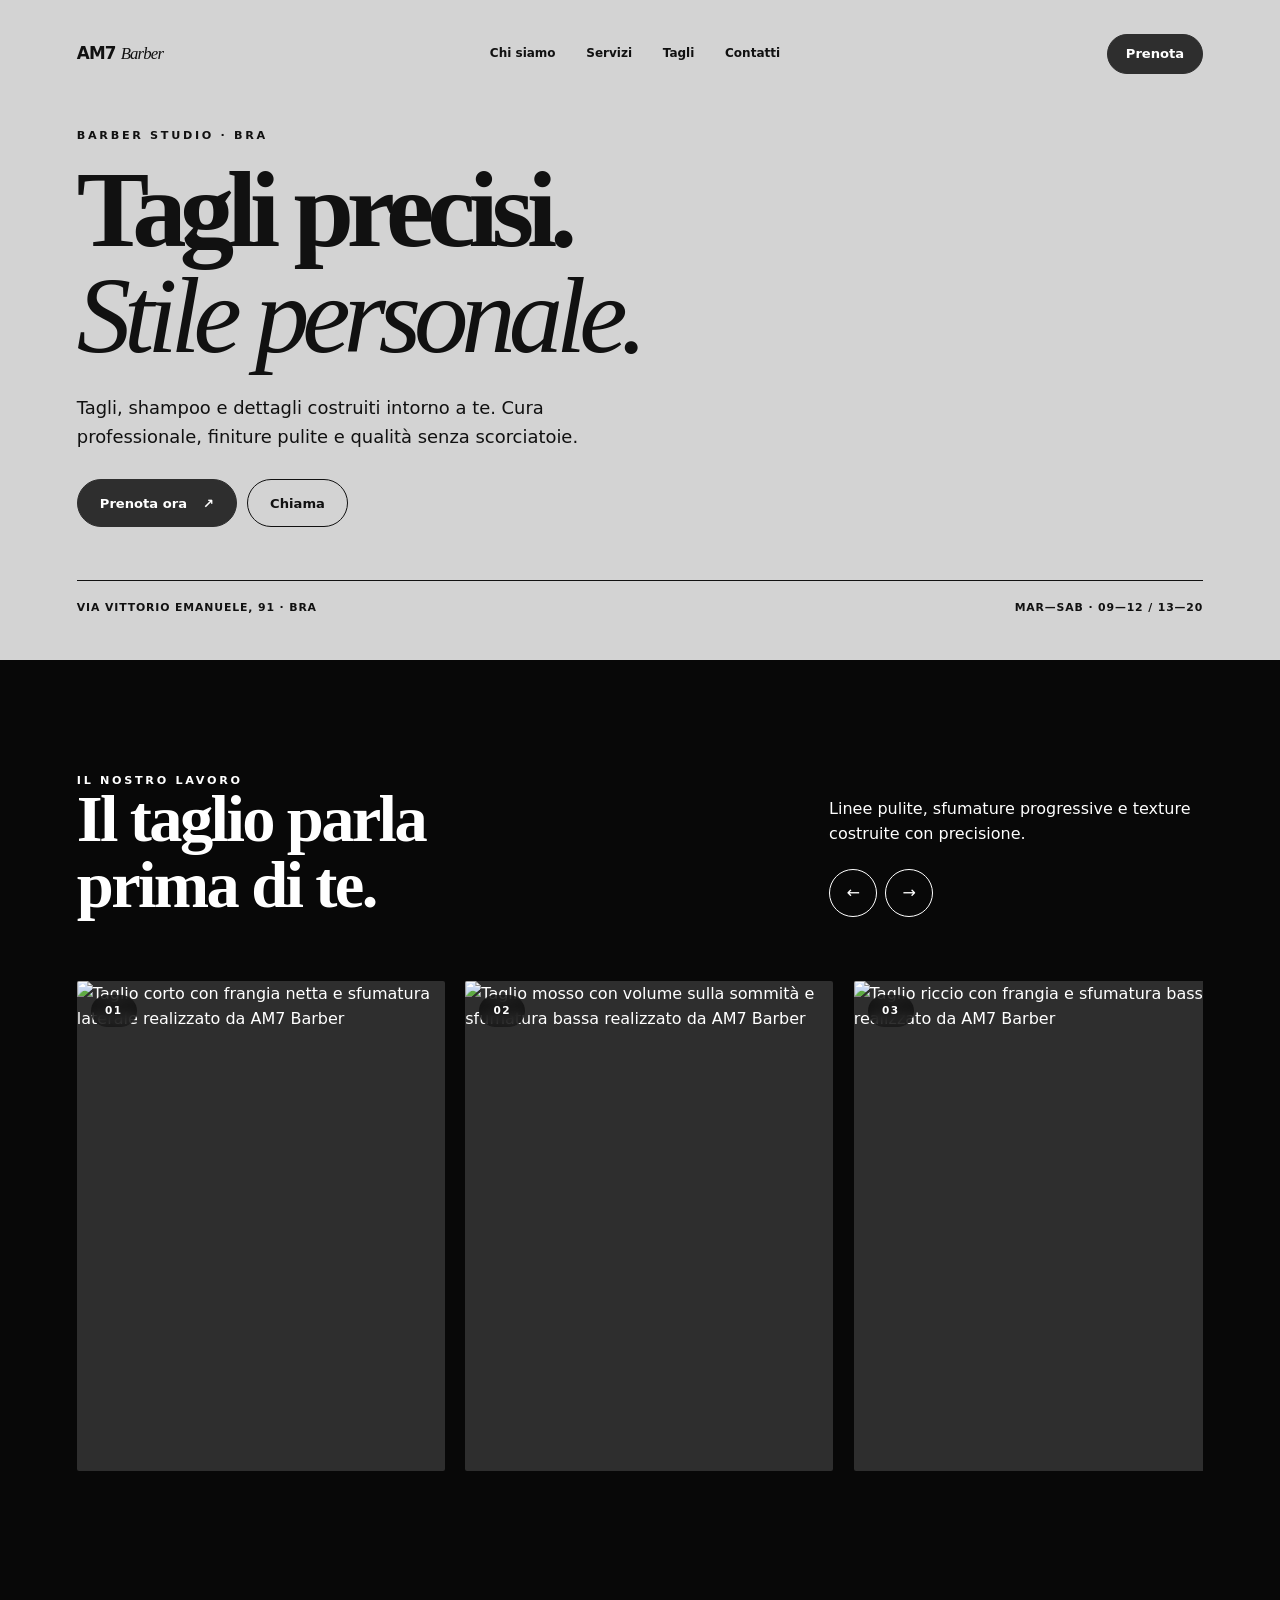
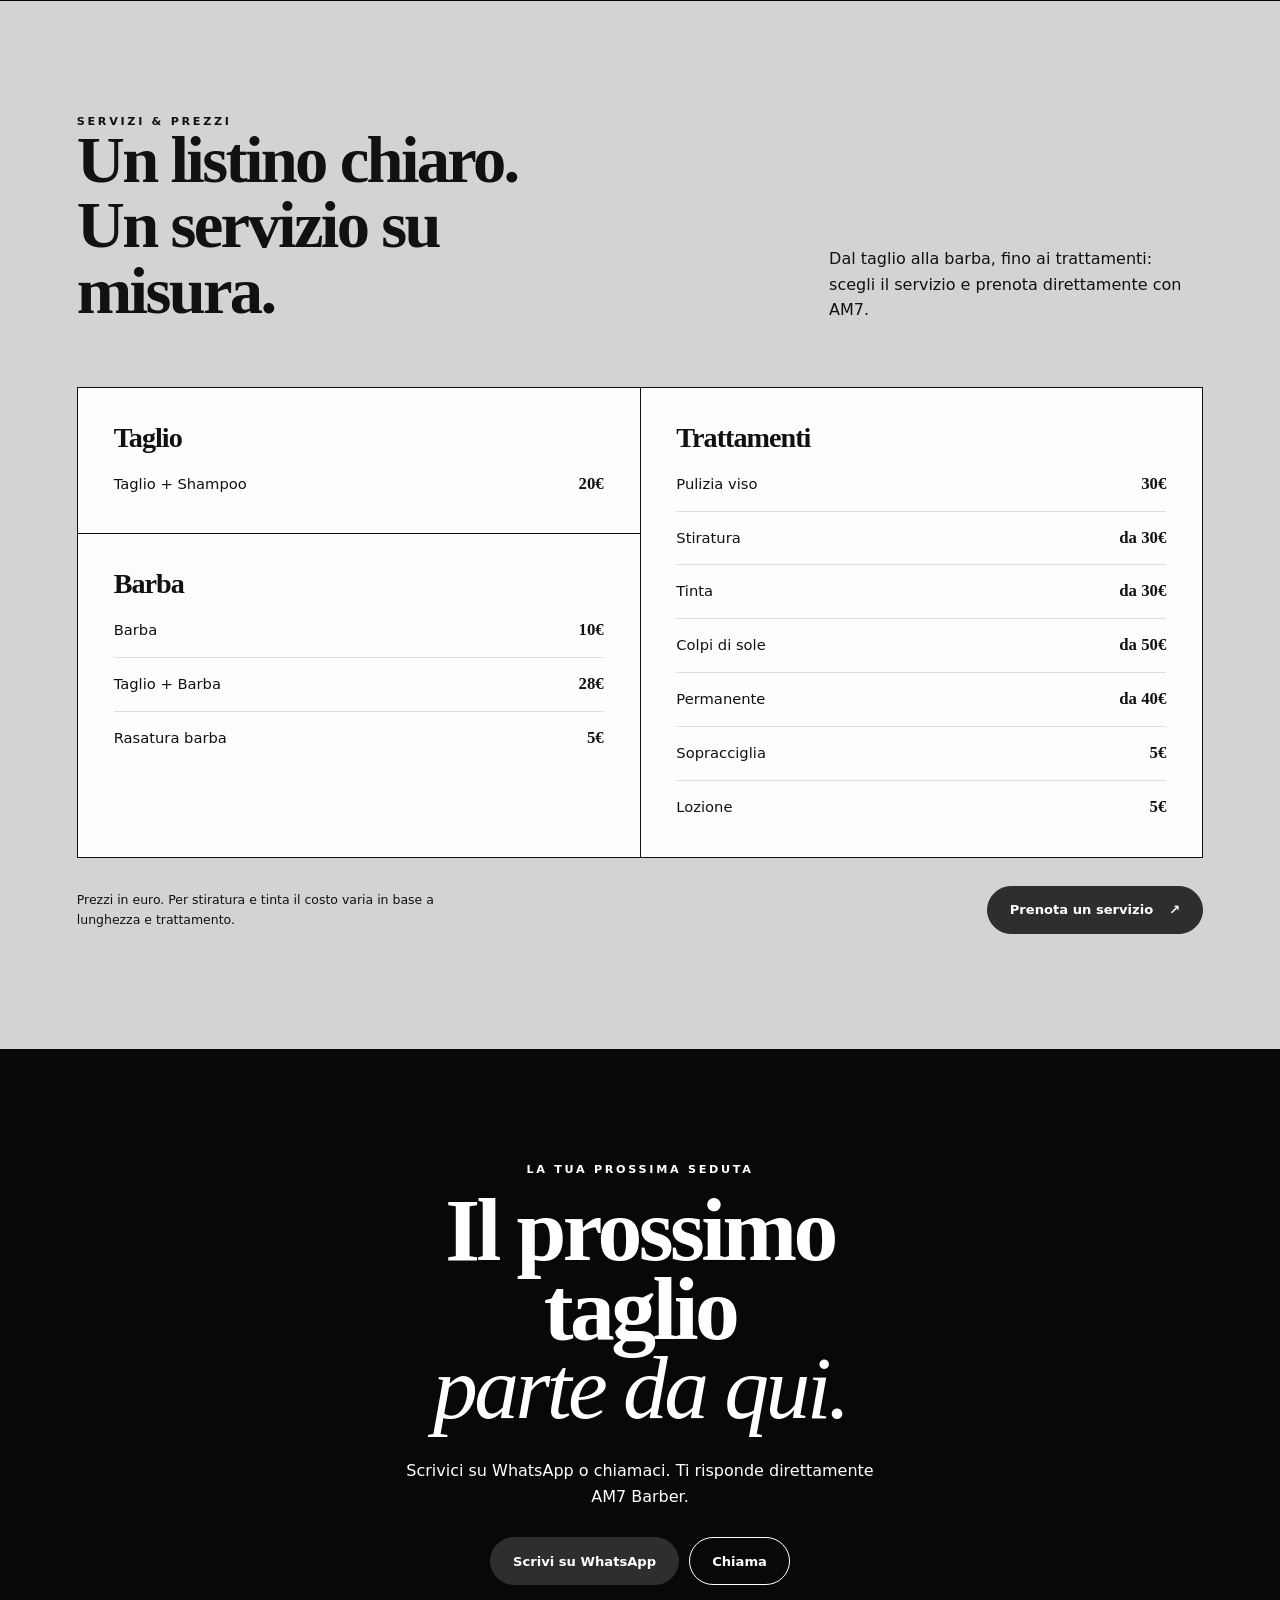
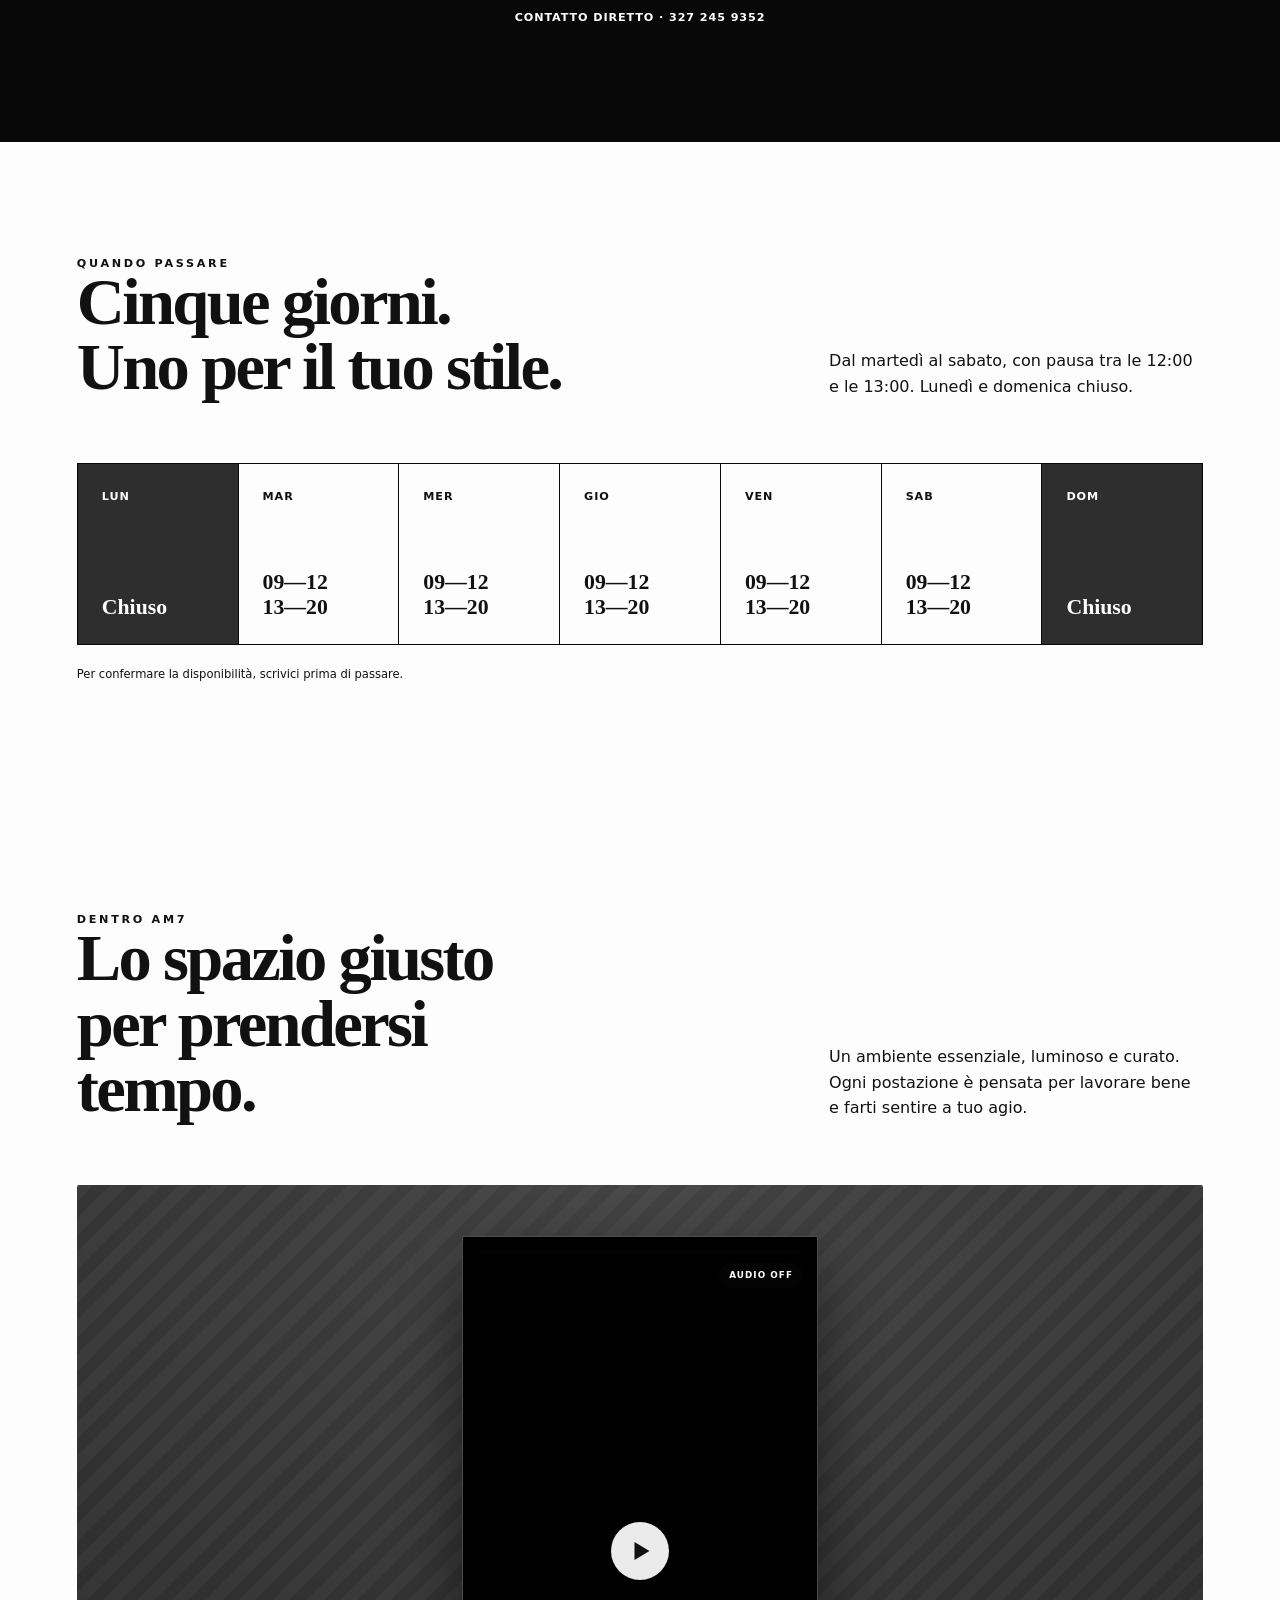
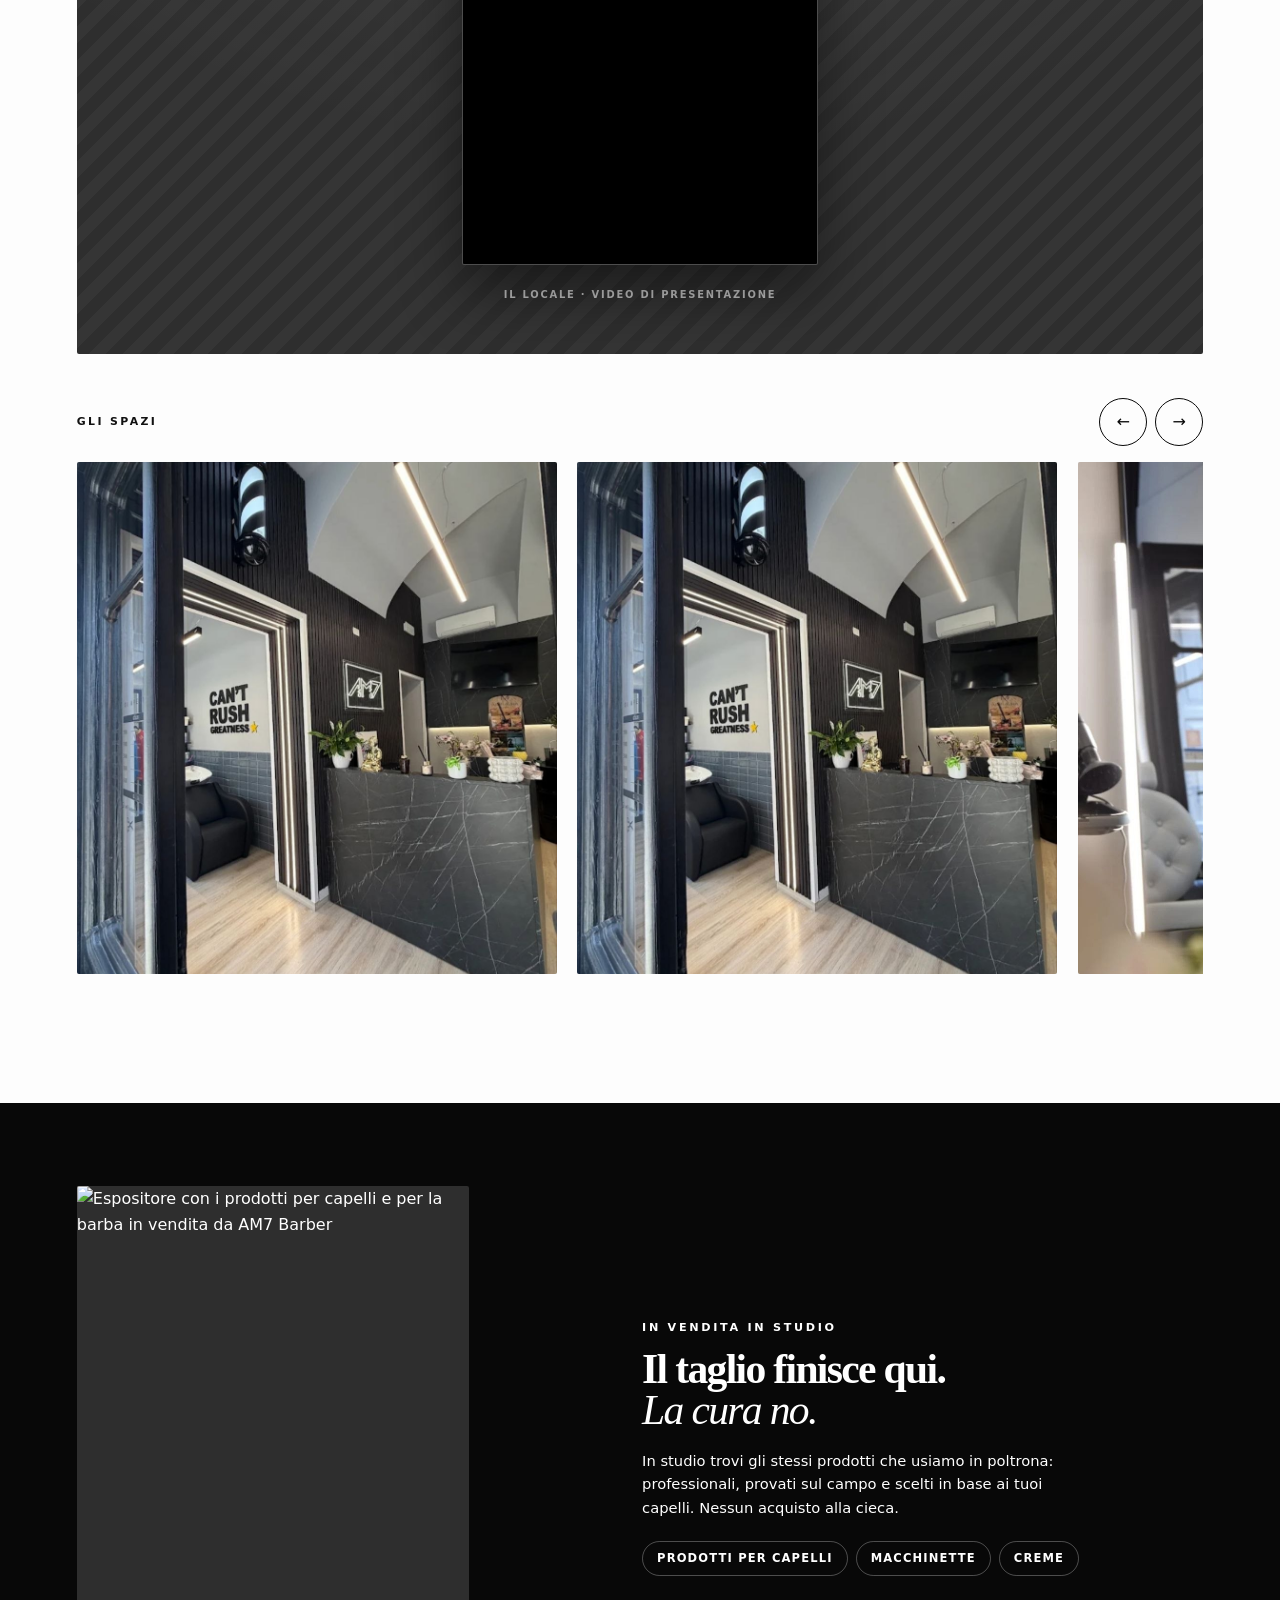
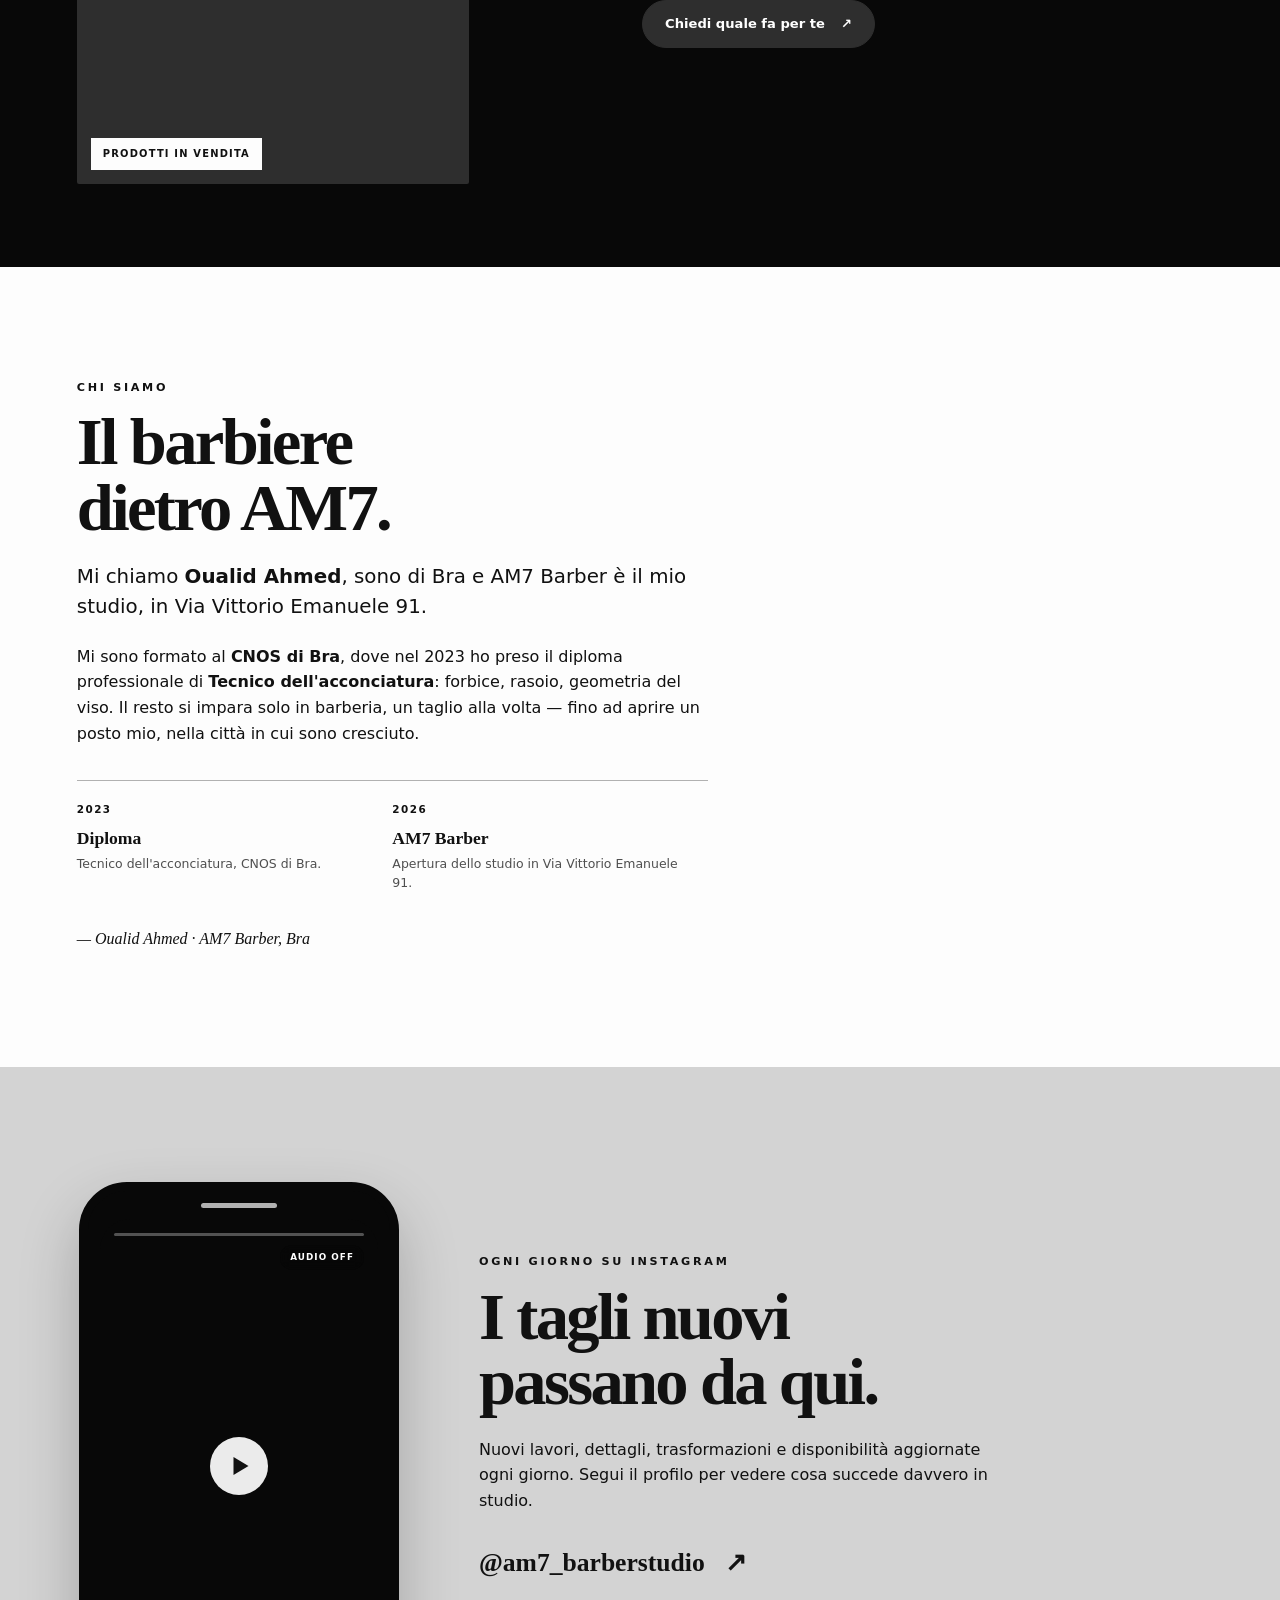
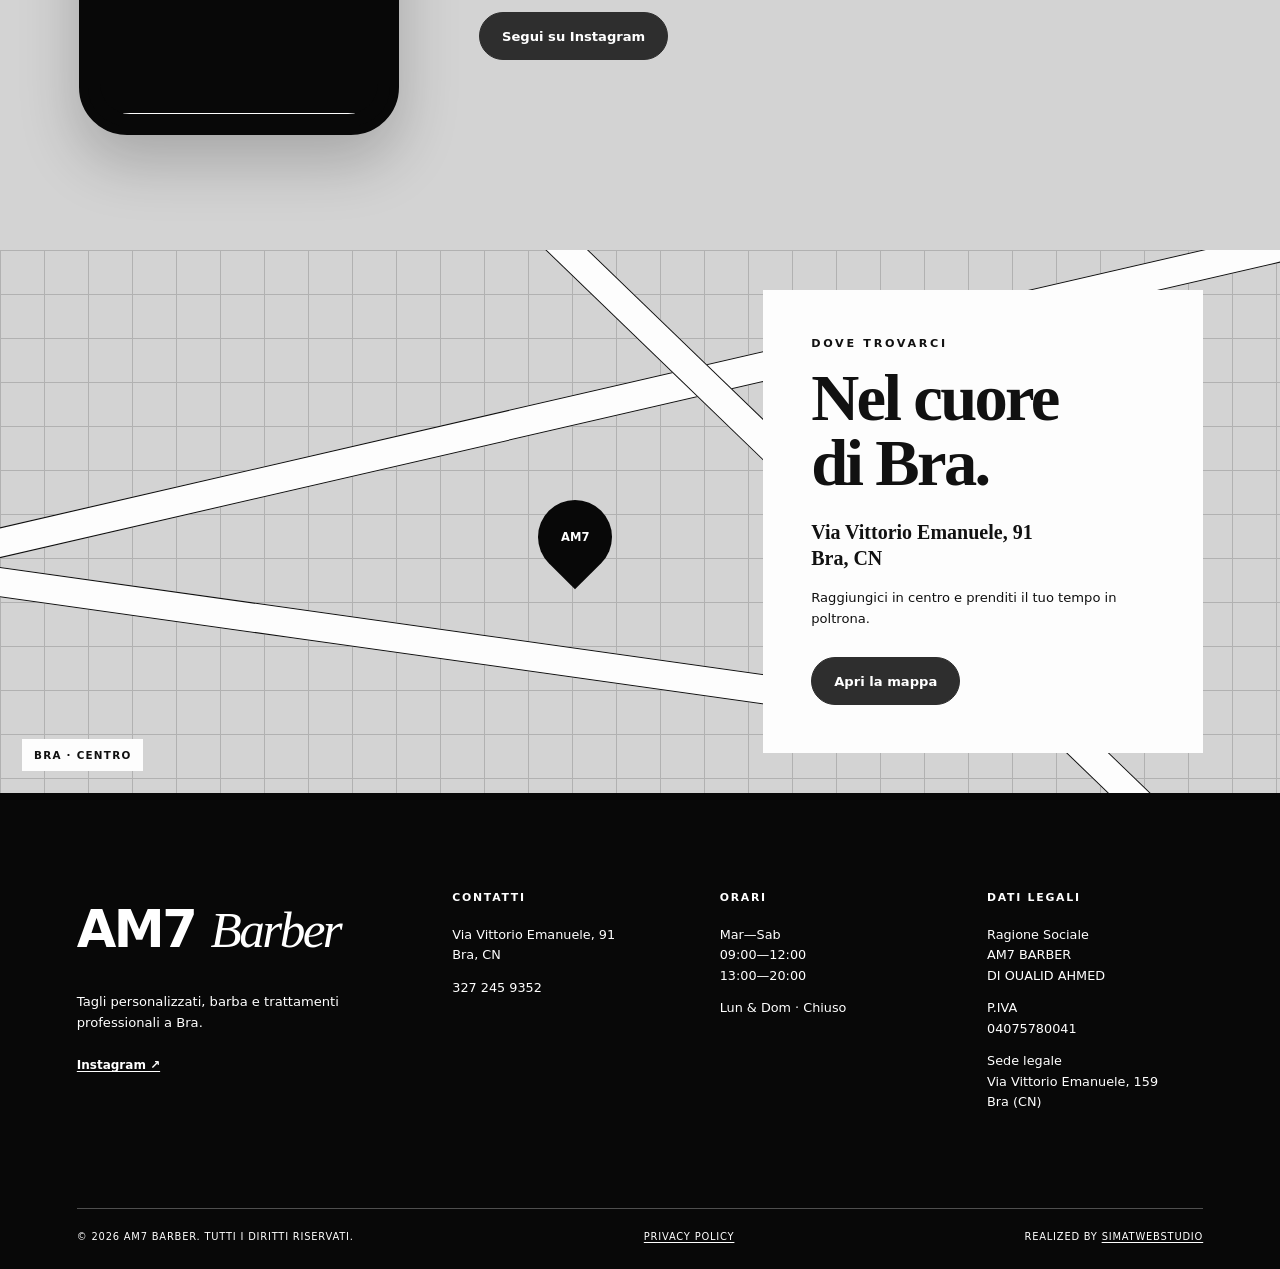
==== commit 873b357b: "Commit modifiche finali" ====
--- a/index.html
+++ b/index.html
@@ -63,7 +63,7 @@
         "vatID": "04075780041",
         "url": "https://am7barberstudio.it/",
         "description": "Barberia a Bra: tagli personalizzati, barba, shampoo e trattamenti professionali in Via Vittorio Emanuele 91.",
-        "image": "https://am7barberstudio.it/assets/12-gallery-1787773040120-gallery1.jpg",
+        "image": "https://am7barberstudio.it/assets/Gallery1.jpg",
         "logo": "https://am7barberstudio.it/assets/icons/icon-512.png",
         "telephone": "+39 327 245 9352",
         "founder": { "@type": "Person", "name": "Oualid Ahmed" },
@@ -191,6 +191,83 @@
       </div>
     </section>
 
+    <section class="bb-services-icon-grid section section--grey" id="servizi" aria-labelledby="services-title">
+      <header class="section__head">
+        <div>
+          <p class="eyebrow">Servizi &amp; prezzi</p>
+          <h2 id="services-title">Un listino chiaro.<br>Un servizio su misura.</h2>
+        </div>
+        <p>Dal taglio alla barba, fino ai trattamenti: scegli il servizio e prenota direttamente con AM7.</p>
+      </header>
+
+      <div class="pricelist">
+        <div class="pricelist__group pricelist__group--taglio">
+          <h3>Taglio</h3>
+          <dl>
+            <div class="price-row"><dt>Taglio + Shampoo</dt><dd>20€</dd></div>
+          </dl>
+        </div>
+
+        <div class="pricelist__group pricelist__group--barba">
+          <h3>Barba</h3>
+          <dl>
+            <div class="price-row"><dt>Barba</dt><dd>10€</dd></div>
+            <div class="price-row"><dt>Taglio + Barba</dt><dd>28€</dd></div>
+            <div class="price-row"><dt>Rasatura barba</dt><dd>5€</dd></div>
+          </dl>
+        </div>
+
+        <div class="pricelist__group pricelist__group--trattamenti">
+          <h3>Trattamenti</h3>
+          <dl>
+            <div class="price-row"><dt>Pulizia viso</dt><dd>30€</dd></div>
+            <div class="price-row"><dt>Stiratura</dt><dd>da 30€</dd></div>
+            <div class="price-row"><dt>Tinta</dt><dd>da 30€</dd></div>
+            <div class="price-row"><dt>Colpi di sole</dt><dd>da 50€</dd></div>
+            <div class="price-row"><dt>Permanente</dt><dd>da 40€</dd></div>
+            <div class="price-row"><dt>Sopracciglia</dt><dd>5€</dd></div>
+            <div class="price-row"><dt>Lozione</dt><dd>5€</dd></div>
+          </dl>
+        </div>
+      </div>
+
+      <div class="pricelist__footer">
+        <p>Prezzi in euro. Per stiratura e tinta il costo varia in base a lunghezza e trattamento.</p>
+        <a class="btn" href="https://wa.me/393272459352?text=Ciao%20AM7%20Barber%2C%20vorrei%20prenotare." target="_blank" rel="noopener">Prenota un servizio <span aria-hidden="true">↗</span></a>
+      </div>
+    </section>
+
+    <section class="bb-booking-cta-band section section--dark booking" id="prenota" aria-labelledby="booking-title">
+      <p class="eyebrow">La tua prossima seduta</p>
+      <h2 id="booking-title">Il prossimo taglio<br><em>parte da qui.</em></h2>
+      <p>Scrivici su WhatsApp o chiamaci. Ti risponde direttamente AM7 Barber.</p>
+      <div class="actions actions--center">
+        <a class="btn" href="https://wa.me/393272459352?text=Ciao%20AM7%20Barber%2C%20vorrei%20prenotare." target="_blank" rel="noopener">Scrivi su WhatsApp</a>
+        <a class="btn btn--ghost" href="tel:+393272459352">Chiama</a>
+      </div>
+      <p class="booking__proof">Contatto diretto · 327 245 9352</p>
+    </section>
+
+    <section class="bb-hours-cards section section--light" id="orari" aria-labelledby="hours-title">
+      <header class="section__head hours__head">
+        <div>
+          <p class="eyebrow">Quando passare</p>
+          <h2 id="hours-title">Cinque giorni.<br>Uno per il tuo stile.</h2>
+        </div>
+        <p>Dal martedì al sabato, con pausa tra le 12:00 e le 13:00. Lunedì e domenica chiuso.</p>
+      </header>
+      <div class="bb-hours-cards__hour-cards">
+        <article class="is-closed"><span>Lun</span><strong>Chiuso</strong></article>
+        <article><span>Mar</span><strong>09—12<br>13—20</strong></article>
+        <article><span>Mer</span><strong>09—12<br>13—20</strong></article>
+        <article><span>Gio</span><strong>09—12<br>13—20</strong></article>
+        <article><span>Ven</span><strong>09—12<br>13—20</strong></article>
+        <article><span>Sab</span><strong>09—12<br>13—20</strong></article>
+        <article class="is-closed"><span>Dom</span><strong>Chiuso</strong></article>
+      </div>
+      <p class="hours__note">Per confermare la disponibilità, scrivici prima di passare.</p>
+    </section>
+
     <section class="bb-shop-feature-hotspots section section--light" id="locale" aria-labelledby="shop-title">
       <header class="section__head">
         <div>
@@ -244,62 +321,52 @@
         <div class="shop__viewport">
           <div class="shop__track" data-track tabindex="0" role="group" aria-label="Immagini del locale AM7 Barber">
             <figure class="shop-card media-frame">
-              <img src="assets/12-gallery-1787773040120-gallery1.jpg" width="788" height="1400" alt="Postazioni e poltrone all'interno di AM7 Barber" loading="lazy" decoding="async">
-            </figure>
-            <figure class="shop-card media-frame">
-              <img src="assets/13-gallery-1787773043901-gallery2.jpg" width="788" height="1400" alt="Zona attesa e vetrina di AM7 Barber" loading="lazy" decoding="async">
-            </figure>
-            <figure class="shop-card media-frame">
-              <img src="assets/14-gallery-1787773047858-gallery3.jpg" width="788" height="1400" alt="Specchio illuminato e dettaglio degli arredi di AM7 Barber" loading="lazy" decoding="async">
+              <img src="assets/Gallery1.jpg" width="1007" height="1280" alt="Ingresso e bancone di AM7 Barber" loading="lazy" decoding="async">
+            </figure>
+            <figure class="shop-card media-frame">
+              <img src="assets/Gallery2.jpg" width="1007" height="1280" alt="Ingresso e bancone di AM7 Barber" loading="lazy" decoding="async">
+            </figure>
+            <figure class="shop-card media-frame">
+              <img src="assets/Gallery3.jpg" width="960" height="1280" alt="Postazione con specchio illuminato e poltrona di AM7 Barber" loading="lazy" decoding="async">
+            </figure>
+            <figure class="shop-card media-frame">
+              <img src="assets/Gallery4.jpg" width="996" height="1280" alt="Esterno e insegna di AM7 Barber in Via Vittorio Emanuele" loading="lazy" decoding="async">
+            </figure>
+            <figure class="shop-card media-frame">
+              <img src="assets/Gallery5.jpg" width="960" height="1280" alt="Bancone e logo luminoso all'interno di AM7 Barber" loading="lazy" decoding="async">
+            </figure>
+            <figure class="shop-card media-frame">
+              <img src="assets/Gallery6.jpg" width="1078" height="1224" alt="Insegna esterna AM7 Barber Studio" loading="lazy" decoding="async">
+            </figure>
+            <figure class="shop-card media-frame">
+              <img src="assets/Gallery7.jpg" width="833" height="1280" alt="Lampada da barbiere all'interno di AM7 Barber" loading="lazy" decoding="async">
+            </figure>
+            <figure class="shop-card media-frame">
+              <img src="assets/Gallery8.jpg" width="1076" height="1271" alt="Dettaglio della parete interna di AM7 Barber" loading="lazy" decoding="async">
             </figure>
           </div>
         </div>
       </div>
     </section>
 
-    <section class="bb-services-icon-grid section section--grey" id="servizi" aria-labelledby="services-title">
-      <header class="section__head">
-        <div>
-          <p class="eyebrow">Servizi &amp; prezzi</p>
-          <h2 id="services-title">Un listino chiaro.<br>Un servizio su misura.</h2>
-        </div>
-        <p>Dal taglio alla barba, fino ai trattamenti: scegli il servizio e prenota direttamente con AM7.</p>
-      </header>
-
-      <div class="pricelist">
-        <div class="pricelist__group pricelist__group--taglio">
-          <h3>Taglio</h3>
-          <dl>
-            <div class="price-row"><dt>Taglio + Shampoo</dt><dd>20€</dd></div>
-          </dl>
-        </div>
-
-        <div class="pricelist__group pricelist__group--barba">
-          <h3>Barba</h3>
-          <dl>
-            <div class="price-row"><dt>Barba</dt><dd>10€</dd></div>
-            <div class="price-row"><dt>Taglio + Barba</dt><dd>28€</dd></div>
-            <div class="price-row"><dt>Rasatura barba</dt><dd>5€</dd></div>
-          </dl>
-        </div>
-
-        <div class="pricelist__group pricelist__group--trattamenti">
-          <h3>Trattamenti</h3>
-          <dl>
-            <div class="price-row"><dt>Pulizia viso</dt><dd>30€</dd></div>
-            <div class="price-row"><dt>Stiratura</dt><dd>da 30€</dd></div>
-            <div class="price-row"><dt>Tinta</dt><dd>da 30€</dd></div>
-            <div class="price-row"><dt>Colpi di sole</dt><dd>da 50€</dd></div>
-            <div class="price-row"><dt>Permanente</dt><dd>da 40€</dd></div>
-            <div class="price-row"><dt>Sopracciglia</dt><dd>5€</dd></div>
-            <div class="price-row"><dt>Lozione</dt><dd>5€</dd></div>
-          </dl>
-        </div>
-      </div>
-
-      <div class="pricelist__footer">
-        <p>Prezzi in euro. Per stiratura e tinta il costo varia in base a lunghezza e trattamento.</p>
-        <a class="btn" href="https://wa.me/393272459352?text=Ciao%20AM7%20Barber%2C%20vorrei%20prenotare." target="_blank" rel="noopener">Prenota un servizio <span aria-hidden="true">↗</span></a>
+    <section class="bb-products-promo section section--dark" id="prodotti" aria-labelledby="products-title">
+      <figure class="products__media media-frame">
+        <img src="assets/Prodotti.jpeg" width="800" height="1220" alt="Espositore con i prodotti per capelli e per la barba in vendita da AM7 Barber" loading="lazy" decoding="async">
+        <figcaption>Prodotti in vendita</figcaption>
+      </figure>
+
+      <div class="products__copy">
+        <p class="eyebrow">In vendita in studio</p>
+        <h2 id="products-title">Il taglio finisce qui.<br><em>La cura no.</em></h2>
+        <p>In studio trovi gli stessi prodotti che usiamo in poltrona: professionali, provati sul campo e scelti in base ai tuoi capelli. Nessun acquisto alla cieca.</p>
+        <ul class="products__list">
+          <li>Prodotti per capelli</li>
+          <li>Macchinette</li>
+          <li>Creme</li>
+        </ul>
+        <div class="actions">
+          <a class="btn" href="https://wa.me/393272459352?text=Ciao%20AM7%20Barber%2C%20vorrei%20informazioni%20sui%20prodotti%20in%20vendita." target="_blank" rel="noopener">Chiedi quale fa per te <span aria-hidden="true">↗</span></a>
+        </div>
       </div>
     </section>
 
@@ -315,12 +382,7 @@
       Apertura dello studio: 2026, dato fornito dal titolare.
       ============================================================
     -->
-    <section class="bw-about-craft section section--light" id="studio" aria-labelledby="about-title">
-      <figure class="bw-about-craft__media media-frame">
-        <img src="assets/Proprietario.jpeg" width="860" height="1147" alt="Oualid Ahmed, titolare di AM7 Barber, al bancone dello studio" loading="lazy" decoding="async">
-        <figcaption>Oualid Ahmed · titolare</figcaption>
-      </figure>
-
+    <section class="bw-about-craft bw-about-craft--story-only section section--light" id="studio" aria-labelledby="about-title">
       <div class="bw-about-craft__copy">
         <p class="eyebrow">Chi siamo</p>
         <h2 id="about-title">Il barbiere<br>dietro AM7.</h2>
@@ -386,38 +448,6 @@
       </div>
     </section>
 
-    <section class="bb-products-promo section section--dark" id="prodotti" aria-labelledby="products-title">
-      <figure class="products__media media-frame">
-        <img src="assets/Prodotti.jpeg" width="800" height="1220" alt="Espositore con i prodotti per capelli e per la barba in vendita da AM7 Barber" loading="lazy" decoding="async">
-        <figcaption>Prodotti in vendita</figcaption>
-      </figure>
-
-      <div class="products__copy">
-        <p class="eyebrow">In vendita in studio</p>
-        <h2 id="products-title">Il taglio finisce qui.<br><em>La cura no.</em></h2>
-        <p>In studio trovi gli stessi prodotti che usiamo in poltrona: professionali, provati sul campo e scelti in base ai tuoi capelli. Nessun acquisto alla cieca.</p>
-        <ul class="products__list">
-          <li>Prodotti per capelli</li>
-          <li>Macchinette</li>
-          <li>Creme</li>
-        </ul>
-        <div class="actions">
-          <a class="btn" href="https://wa.me/393272459352?text=Ciao%20AM7%20Barber%2C%20vorrei%20informazioni%20sui%20prodotti%20in%20vendita." target="_blank" rel="noopener">Chiedi quale fa per te <span aria-hidden="true">↗</span></a>
-        </div>
-      </div>
-    </section>
-
-    <section class="bb-booking-cta-band section section--dark booking" id="prenota" aria-labelledby="booking-title">
-      <p class="eyebrow">La tua prossima seduta</p>
-      <h2 id="booking-title">Il prossimo taglio<br><em>parte da qui.</em></h2>
-      <p>Scrivici su WhatsApp o chiamaci. Ti risponde direttamente AM7 Barber.</p>
-      <div class="actions actions--center">
-        <a class="btn" href="https://wa.me/393272459352?text=Ciao%20AM7%20Barber%2C%20vorrei%20prenotare." target="_blank" rel="noopener">Scrivi su WhatsApp</a>
-        <a class="btn btn--ghost" href="tel:+393272459352">Chiama</a>
-      </div>
-      <p class="booking__proof">Contatto diretto · 327 245 9352</p>
-    </section>
-
     <section class="bb-location-card-overlay location" id="contatti" aria-labelledby="location-title">
       <a class="location__map" href="https://maps.app.goo.gl/hkakDoScmhcbtXvq9" target="_blank" rel="noopener" aria-label="Apri AM7 Barber su Google Maps">
         <span class="map__street map__street--one"></span>
@@ -434,26 +464,6 @@
         <div class="actions"><a class="btn" href="https://maps.app.goo.gl/hkakDoScmhcbtXvq9" target="_blank" rel="noopener">Apri la mappa</a></div>
       </article>
     </section>
-
-    <section class="bb-hours-cards section section--light" id="orari" aria-labelledby="hours-title">
-      <header class="section__head hours__head">
-        <div>
-          <p class="eyebrow">Quando passare</p>
-          <h2 id="hours-title">Cinque giorni.<br>Uno per il tuo stile.</h2>
-        </div>
-        <p>Dal martedì al sabato, con pausa tra le 12:00 e le 13:00. Lunedì e domenica chiuso.</p>
-      </header>
-      <div class="bb-hours-cards__hour-cards">
-        <article class="is-closed"><span>Lun</span><strong>Chiuso</strong></article>
-        <article><span>Mar</span><strong>09—12<br>13—20</strong></article>
-        <article><span>Mer</span><strong>09—12<br>13—20</strong></article>
-        <article><span>Gio</span><strong>09—12<br>13—20</strong></article>
-        <article><span>Ven</span><strong>09—12<br>13—20</strong></article>
-        <article><span>Sab</span><strong>09—12<br>13—20</strong></article>
-        <article class="is-closed"><span>Dom</span><strong>Chiuso</strong></article>
-      </div>
-      <p class="hours__note">Per confermare la disponibilità, scrivici prima di passare.</p>
-    </section>
   </main>
 
   <footer class="fh-ft-cl" aria-label="Piè di pagina">
--- a/styles.css
+++ b/styles.css
@@ -424,6 +424,10 @@
   grid-template-columns: minmax(260px, .8fr) minmax(0, 1.2fr);
   gap: clamp(36px, 6.5vw, 96px);
   align-items: start;
+}
+
+.bw-about-craft--story-only {
+  grid-template-columns: minmax(0, 1fr);
 }
 
 .bw-about-craft__media {
